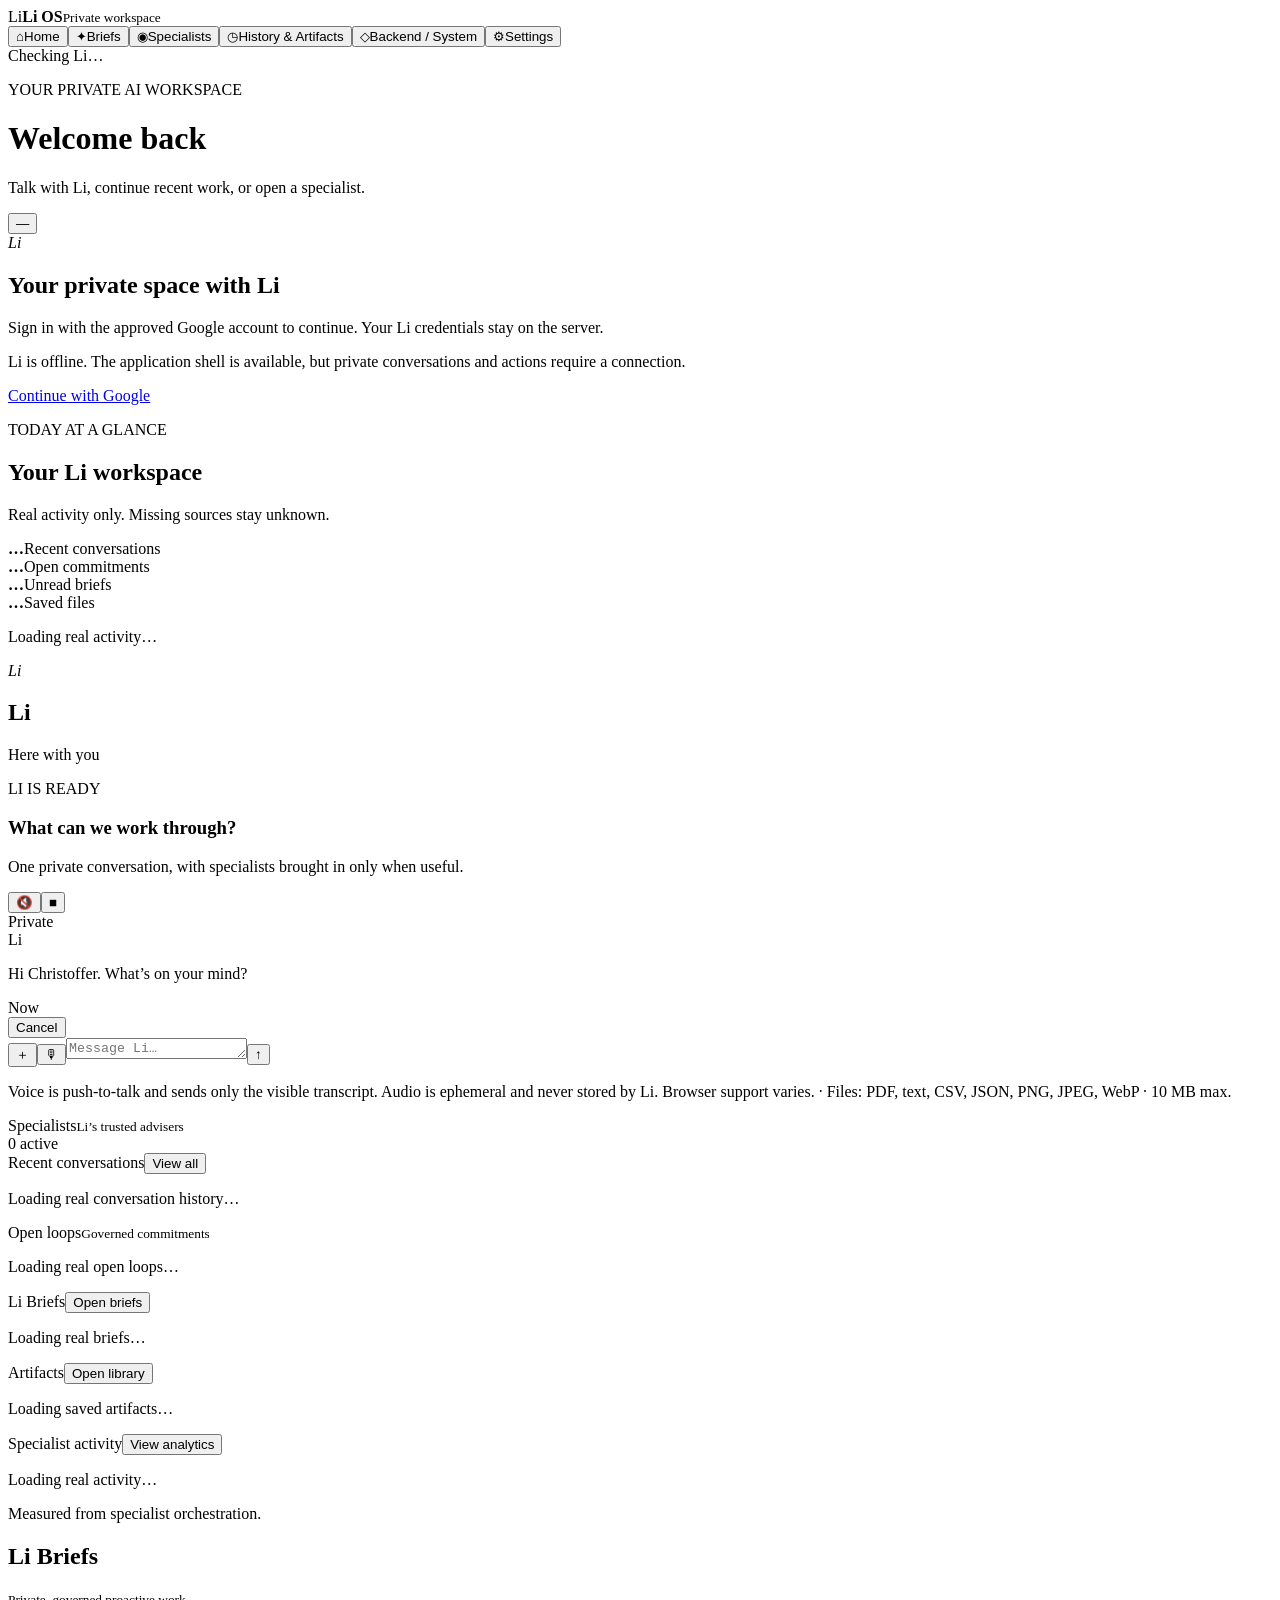
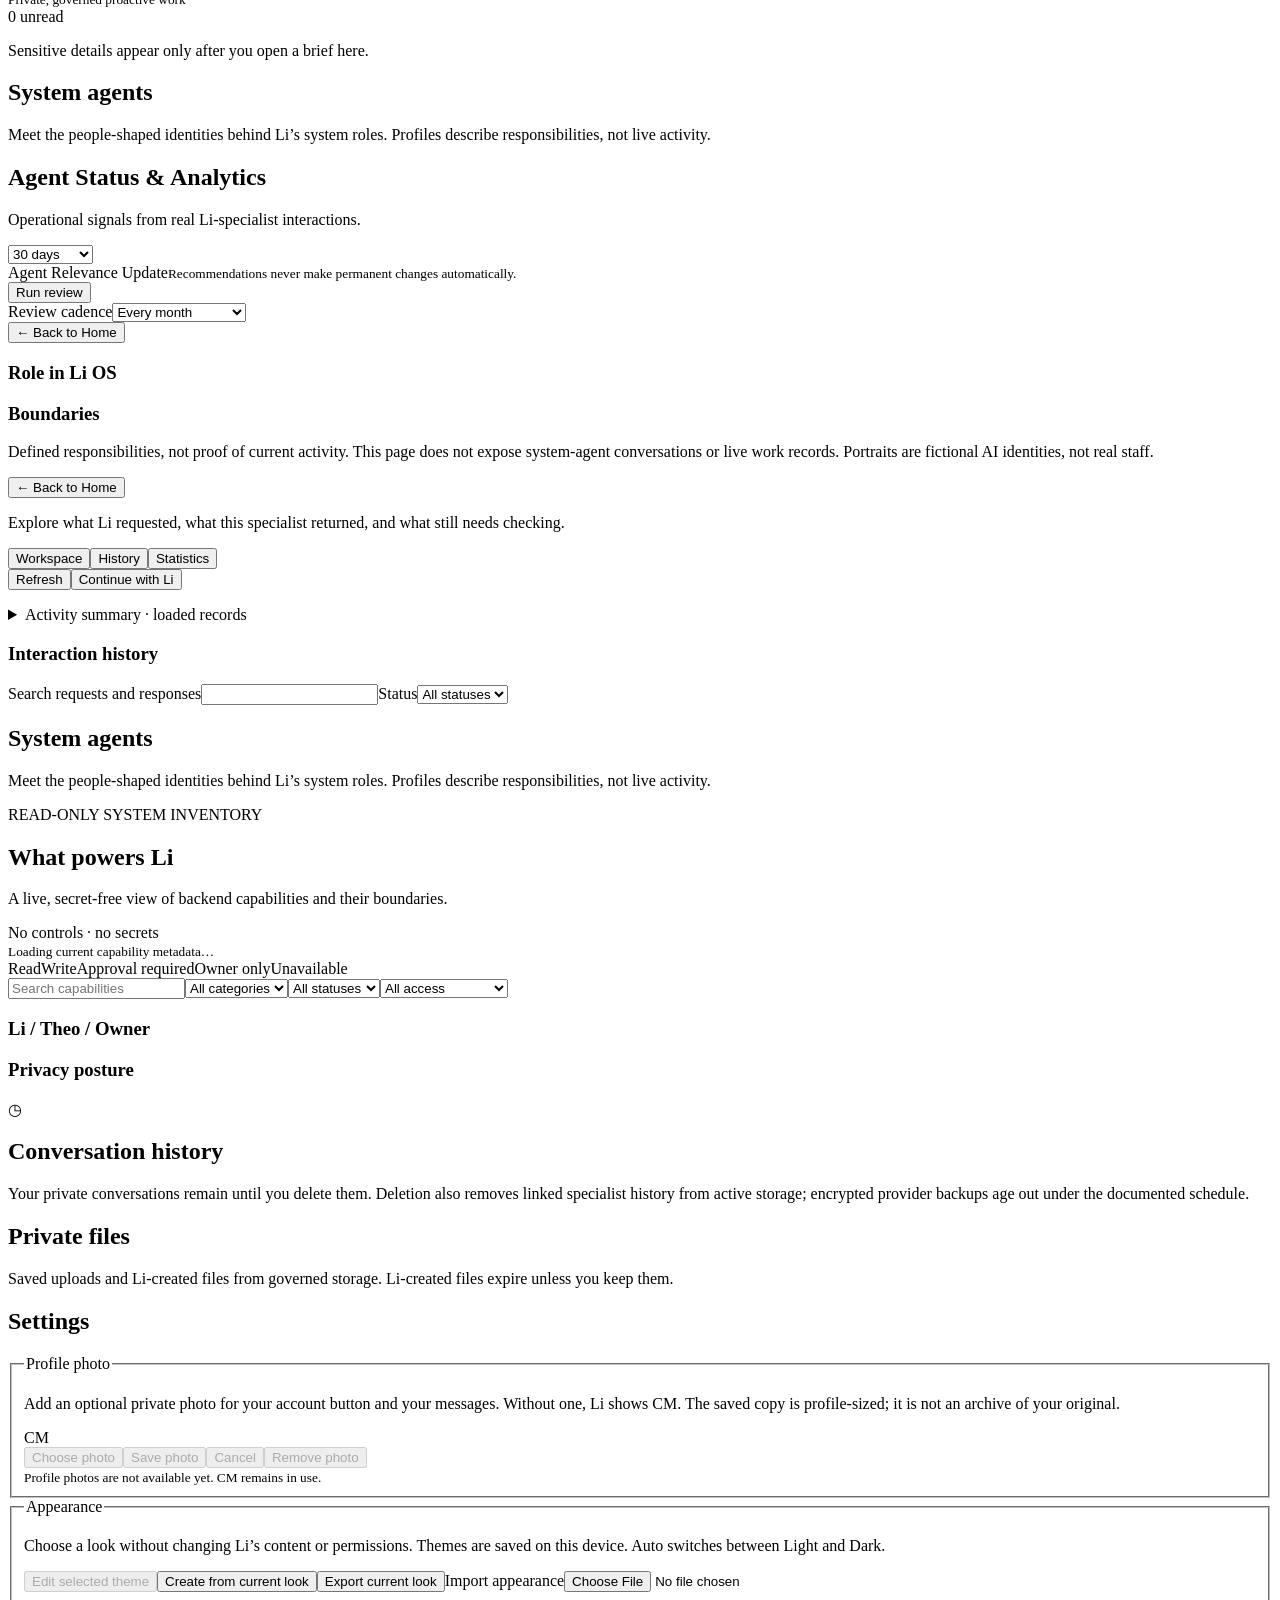
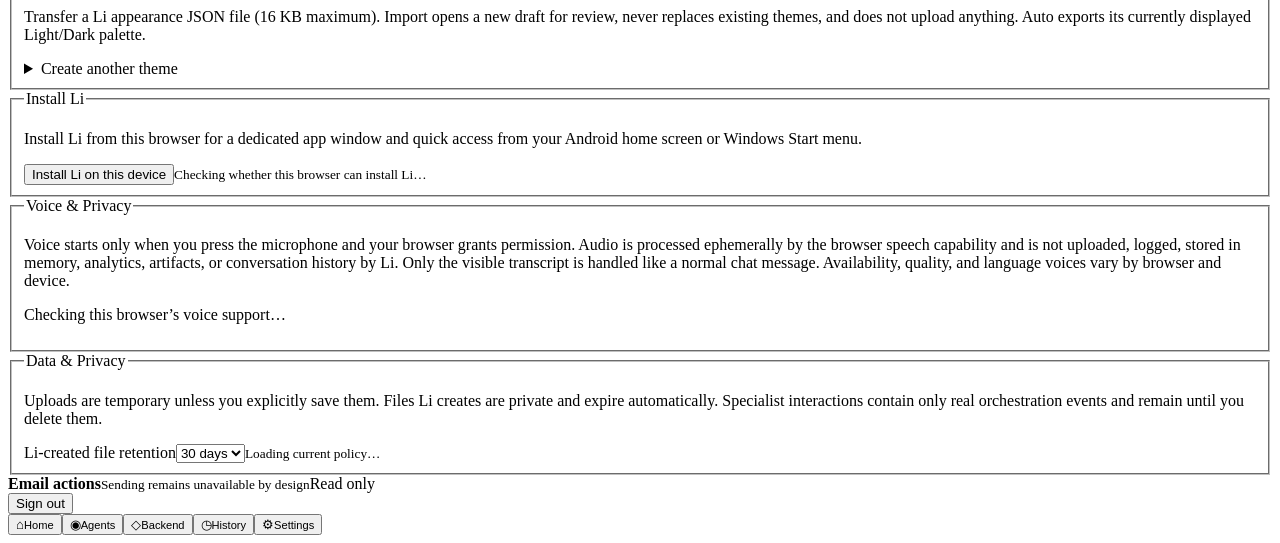
==== frontend/static/index.html @ cc556b48 "feat: add truthful Home activity glance" ====
<!doctype html>
<html lang="en" data-theme="dark"><head><meta charset="UTF-8" /><meta name="viewport" content="width=device-width, initial-scale=1, viewport-fit=cover" /><meta name="theme-color" content="#0b0910" /><meta name="description" content="Li — your private AI operating system." /><link rel="manifest" href="/manifest.webmanifest" /><link rel="icon" href="/assets/icon.svg" type="image/svg+xml" /><link rel="stylesheet" href="/assets/app.css" /><link rel="stylesheet" href="/assets/privacy.css" /><link rel="stylesheet" href="/assets/appearance.css" /><link rel="stylesheet" href="/assets/specialists.css" /><title>Li OS</title></head>
<body><div id="app" class="app-shell">
<aside class="sidebar" aria-label="Primary navigation"><div class="brand"><span class="brand-mark">Li</span><span><strong>Li OS</strong><small>Private workspace</small></span></div><nav><button class="nav-item active" data-view="home" aria-current="page"><span aria-hidden="true">⌂</span>Home</button><button class="nav-item" data-view="inbox" aria-current="false"><span aria-hidden="true">✦</span>Briefs</button><button class="nav-item" data-view="agents" aria-current="false"><span aria-hidden="true">◉</span>Specialists</button><button class="nav-item" data-view="history" aria-current="false"><span aria-hidden="true">◷</span>History &amp; Artifacts</button><button class="nav-item" data-view="backend" aria-current="false"><span aria-hidden="true">◇</span>Backend / System</button><button class="nav-item" data-view="settings" aria-current="false"><span aria-hidden="true">⚙</span>Settings</button></nav><div class="sidebar-footer"><span class="status-dot"></span><span id="connection-label">Checking Li…</span></div></aside>
<main><header class="topbar"><div><p class="eyebrow">YOUR PRIVATE AI WORKSPACE</p><h1 id="page-title">Welcome back</h1><p id="page-context" class="page-context">Talk with Li, continue recent work, or open a specialist.</p></div><button id="account-button" class="account-button" aria-label="Open settings">—</button></header>
<section id="signed-out" class="auth-card hidden"><div class="orb-wrap"><span class="li-orb large" data-li-state="idle"><i>Li</i></span></div><h2>Your private space with Li</h2><p>Sign in with the approved Google account to continue. Your Li credentials stay on the server.</p><p id="offline-status" class="privacy-note hidden" role="status">Li is offline. The application shell is available, but private conversations and actions require a connection.</p><a class="primary-button" href="/auth/login">Continue with Google</a></section>
<div id="workspace" class="workspace hidden">
<section class="view active" data-view-panel="home"><section id="home-glance" class="home-glance panel" aria-labelledby="home-glance-title"><div class="home-glance-heading"><p class="eyebrow">TODAY AT A GLANCE</p><h2 id="home-glance-title">Your Li workspace</h2><p>Real activity only. Missing sources stay unknown.</p></div><div class="home-glance-metrics"><article class="home-glance-metric"><strong id="home-glance-conversations">…</strong><span>Recent conversations</span></article><article class="home-glance-metric"><strong id="home-glance-open-loops">…</strong><span>Open commitments</span></article><article class="home-glance-metric"><strong id="home-glance-briefs">…</strong><span>Unread briefs</span></article><article class="home-glance-metric"><strong id="home-glance-artifacts">…</strong><span>Saved files</span></article></div><p id="home-glance-status" class="muted" role="status" aria-live="polite">Loading real activity…</p></section><div class="home-layout">
<article class="conversation-panel" id="conversation-panel"><div class="conversation-heading"><div class="orb-wrap"><span id="li-orb" class="li-orb" data-li-state="idle" aria-label="Li is idle"><span class="waves" aria-hidden="true"></span><span class="neural" aria-hidden="true"></span><i>Li</i></span></div><div><h2>Li</h2><p id="li-state-label">Here with you</p></div><div class="conversation-intro"><p class="eyebrow">LI IS READY</p><h3>What can we work through?</h3><p>One private conversation, with specialists brought in only when useful.</p></div><div class="voice-output-controls"><button id="voice-output-toggle" class="icon-button" type="button" aria-pressed="false" aria-label="Turn spoken responses on" title="Spoken responses are off">🔇</button><button id="stop-speaking" class="icon-button hidden" type="button" aria-label="Stop Li speaking">■</button></div><span class="private-label">Private</span></div><div id="messages" class="messages" aria-live="polite" aria-label="Conversation with Li"><div class="message assistant"><span class="mini-avatar">Li</span><div><p>Hi Christoffer. What’s on your mind?</p><time>Now</time></div></div></div><div id="voice-status" class="voice-status hidden" role="status" aria-live="polite"><span id="voice-status-text"></span><button id="voice-cancel" class="text-button" type="button">Cancel</button></div><div id="attachment-tray" class="attachment-tray hidden" aria-live="polite"></div><form id="composer" class="composer"><input id="file-input" type="file" hidden accept=".pdf,.txt,.md,.csv,.json,.png,.jpg,.jpeg,.webp" /><button id="attach-button" class="attach-button" type="button" aria-label="Attach a file">＋</button><button id="microphone-button" class="microphone-button" type="button" aria-label="Start voice input" aria-pressed="false">🎙</button><textarea id="message-input" rows="1" maxlength="10000" placeholder="Message Li…" aria-label="Message Li"></textarea><button class="send-button" type="submit" aria-label="Send message">↑</button></form><p class="composer-note">Voice is push-to-talk and sends only the visible transcript. Audio is ephemeral and never stored by Li. Browser support varies. · Files: PDF, text, CSV, JSON, PNG, JPEG, WebP · 10 MB max.</p></article>
<aside class="specialists-panel panel" aria-label="Specialists"><div class="panel-heading"><div><span>Specialists</span><small>Li’s trusted advisers</small></div><span id="specialist-count" class="pill">0 active</span></div><div id="specialist-list" class="specialist-list" aria-live="polite"></div></aside></div>
<div id="home-data-grid" class="overview-grid" aria-label="Your recent Li activity"><article class="panel overview-card"><div class="panel-heading"><span>Recent conversations</span><button class="text-button" data-view="history">View all</button></div><div id="home-conversations" class="compact-list"><p class="muted">Loading real conversation history…</p></div></article><article class="panel overview-card"><div class="panel-heading"><span>Open loops</span><small>Governed commitments</small></div><div id="home-open-loops" class="compact-list"><p class="muted">Loading real open loops…</p></div></article><article class="panel overview-card"><div class="panel-heading"><span>Li Briefs</span><button class="text-button" data-view="inbox">Open briefs</button></div><div id="home-briefs" class="compact-list"><p class="muted">Loading real briefs…</p></div></article><article class="panel overview-card"><div class="panel-heading"><span>Artifacts</span><button class="text-button" data-view="history">Open library</button></div><div id="home-artifacts" class="compact-list"><p class="muted">Loading saved artifacts…</p></div></article><article class="panel overview-card agent-summary"><div class="panel-heading"><span>Specialist activity</span><button class="text-button" data-view="agents">View analytics</button></div><p id="agent-summary-value" class="empty-title">Loading real activity…</p><p id="agent-summary-note" class="muted">Measured from specialist orchestration.</p></article></div></section>
<section class="view" data-view-panel="inbox"><article class="panel"><div class="panel-heading"><div><h2>Li Briefs</h2><small>Private, governed proactive work</small></div><span id="brief-unread" class="pill">0 unread</span></div><p class="muted">Sensitive details appear only after you open a brief here.</p><div id="proactive-brief-list" class="analytics-list" aria-live="polite"></div></article></section>
<section class="view" data-view-panel="agents"><article class="panel system-agent-section"><h2>System agents</h2><p class="muted">Meet the people-shaped identities behind Li’s system roles. Profiles describe responsibilities, not live activity.</p><div id="directory-system-agents" class="system-agent-grid"></div></article><div class="analytics-toolbar"><div><h2>Agent Status &amp; Analytics</h2><p class="muted">Operational signals from real Li-specialist interactions.</p></div><select id="analytics-period" aria-label="Analytics period"><option value="30d">30 days</option><option value="90d">90 days</option><option value="6m">6 months</option><option value="12m">12 months</option><option value="all">All time</option></select></div><div id="analytics-summary" class="metric-grid"></div><div id="agent-analytics-list" class="analytics-list" aria-live="polite"></div><article class="panel relevance-panel"><div class="panel-heading"><div><span>Agent Relevance Update</span><small>Recommendations never make permanent changes automatically.</small></div><button id="run-relevance" class="secondary-button">Run review</button></div><label for="relevance-cadence">Review cadence</label><select id="relevance-cadence"><option value="1">Every month</option><option value="2">Every 2 months</option><option value="3">Every 3 months</option><option value="6">Every 6 months</option><option value="">Only when needed</option></select><div id="recommendation-list"></div></article></section>
<section class="view" data-view-panel="system-agent"><button id="system-agent-back" class="text-button" type="button">← Back to Home</button><article class="panel specialist-detail"><div id="system-agent-heading"></div><h3>Role in Li OS</h3><p id="system-agent-purpose"></p><h3>Boundaries</h3><p id="system-agent-boundary"></p><p class="muted">Defined responsibilities, not proof of current activity. This page does not expose system-agent conversations or live work records. Portraits are fictional AI identities, not real staff.</p></article></section>
<section class="view" data-view-panel="specialist"><button id="back-home" class="text-button">← Back to Home</button><article class="panel specialist-detail"><div id="specialist-detail-heading"></div><p class="muted">Explore what Li requested, what this specialist returned, and what still needs checking.</p><div class="specialist-toolbar"><div class="detail-tabs" role="group" aria-label="Specialist activity"><button class="detail-tab active" type="button" aria-pressed="true" data-specialist-tab="live">Workspace</button><button class="detail-tab" type="button" aria-pressed="false" data-specialist-tab="history">History</button><button class="detail-tab" type="button" aria-pressed="false" data-specialist-tab="statistics">Statistics</button></div><button id="specialist-refresh" type="button" class="secondary-button">Refresh</button><button id="handoff-to-li" class="text-button handoff-button" type="button">Continue with Li</button></div><p id="specialist-load-status" class="muted" role="status" aria-live="polite"></p><details class="specialist-summary"><summary>Activity summary · loaded records</summary><p class="muted">Up to 50 interactions, active first then most recently updated. Counts, durations and search cover this loaded set only—not all-time activity.</p><div id="specialist-metrics" class="specialist-metrics" aria-label="Loaded activity statistics"></div></details><div id="specialist-statistics" class="specialist-statistics hidden"></div><div id="specialist-live" class="specialist-tab-panel"></div><div id="specialist-interactions" class="specialist-history-layout hidden"><aside class="specialist-history-sidebar"><h3>Interaction history</h3><label for="specialist-search">Search requests and responses</label><input id="specialist-search" type="search" autocomplete="off"><label for="specialist-filter">Status</label><select id="specialist-filter"><option value="all">All statuses</option><option value="active">Active</option><option value="completed">Completed</option><option value="failed">Failed</option></select><p id="specialist-results" class="muted" role="status"></p><div id="specialist-history-list" class="specialist-history-list"></div></aside><div id="specialist-record" class="specialist-record-layout"></div></div></article></section>
<section class="view" data-view-panel="backend"><article class="panel system-agent-section"><h2>System agents</h2><p class="muted">Meet the people-shaped identities behind Li’s system roles. Profiles describe responsibilities, not live activity.</p><div id="backend-system-agents" class="system-agent-grid"></div></article><div class="backend-hero panel"><div><p class="eyebrow">READ-ONLY SYSTEM INVENTORY</p><h2>What powers Li</h2><p class="muted">A live, secret-free view of backend capabilities and their boundaries.</p></div><span class="pill safe">No controls · no secrets</span><div class="architecture-flow" id="architecture-flow" aria-label="System architecture"></div><small id="backend-refresh" class="muted">Loading current capability metadata…</small></div><div class="access-legend" aria-label="Access legend"><span>Read</span><span>Write</span><span>Approval required</span><span>Owner only</span><span>Unavailable</span></div><div class="backend-toolbar"><input id="capability-search" type="search" placeholder="Search capabilities" aria-label="Search capabilities" /><select id="capability-category" aria-label="Filter by category"><option value="">All categories</option></select><select id="capability-status" aria-label="Filter by status"><option value="">All statuses</option><option value="available">Available</option><option value="configured">Configured</option><option value="degraded">Degraded</option><option value="unavailable">Unavailable</option></select><select id="capability-access" aria-label="Filter by access"><option value="">All access</option><option value="read">Read</option><option value="write">Write</option><option value="approval">Approval required</option><option value="owner">Owner only</option><option value="unavailable">Unavailable</option></select></div><div id="capability-list" class="capability-list" aria-live="polite"></div><div class="backend-notes"><article class="panel"><h3>Li / Theo / Owner</h3><div id="permission-list"></div></article><article class="panel"><h3>Privacy posture</h3><ul id="privacy-posture"></ul></article></div></section>
<section class="view" data-view-panel="history"><article class="panel empty-panel"><span class="empty-symbol">◷</span><h2>Conversation history</h2><p class="muted">Your private conversations remain until you delete them. Deletion also removes linked specialist history from active storage; encrypted provider backups age out under the documented schedule.</p><div id="conversation-list"></div><div id="history-list"></div></article><article class="panel artifact-library"><h2>Private files</h2><p class="muted">Saved uploads and Li-created files from governed storage. Li-created files expire unless you keep them.</p><div id="artifact-list"></div></article></section>
<section class="view" data-view-panel="settings"><article class="panel settings-panel"><h2>Settings</h2><fieldset class="theme-setting profile-photo-setting"><legend>Profile photo</legend><p>Add an optional private photo for your account button and your messages. Without one, Li shows CM. The saved copy is profile-sized; it is not an archive of your original.</p><div class="profile-photo-editor"><div class="profile-photo-preview" aria-label="Profile photo preview"><span id="profile-photo-fallback">CM</span><img id="profile-photo-preview" alt="Profile photo preview" hidden /></div><div><input id="profile-photo-input" type="file" accept="image/jpeg,image/png,image/webp" hidden /><div class="profile-photo-actions"><button id="profile-photo-choose" type="button" class="secondary-button" disabled>Choose photo</button><button id="profile-photo-save" type="button" class="primary-button" disabled>Save photo</button><button id="profile-photo-cancel" type="button" class="secondary-button" disabled>Cancel</button><button id="profile-photo-remove" type="button" class="text-button" disabled>Remove photo</button></div><small id="profile-photo-status" class="muted" role="status" aria-live="polite">Profile photos are not available yet. CM remains in use.</small></div></div></fieldset><fieldset class="theme-setting"><legend>Appearance</legend><p>Choose a look without changing Li’s content or permissions. Themes are saved on this device. Auto switches between Light and Dark.</p><div id="theme-library" class="theme-library" role="group" aria-label="Appearance themes"></div><small id="theme-status" class="muted" role="status" aria-live="polite"></small>
<div class="theme-actions"><button id="theme-edit-selected" type="button" class="secondary-button" disabled>Edit selected theme</button><button id="theme-copy-selected" type="button" class="secondary-button">Create from current look</button><button id="theme-export" type="button" class="secondary-button">Export current look</button><label class="theme-import-label">Import appearance<input id="theme-import" type="file" accept=".json,application/json" aria-describedby="theme-transfer-help" /></label></div><p id="theme-transfer-help" class="muted">Transfer a Li appearance JSON file (16 KB maximum). Import opens a new draft for review, never replaces existing themes, and does not upload anything. Auto exports its currently displayed Light/Dark palette.</p><p id="theme-transfer-status" role="status" aria-live="polite"></p>
<details id="theme-editor-panel" class="theme-editor"><summary id="theme-editor-heading">Create another theme</summary><p>Start with Forest’s palette and adjust it. There is no fixed theme-count limit; browser storage capacity applies. Fonts use locally available families—no external font requests. Built-in themes cannot be overwritten.</p>
<form id="theme-editor"><div class="theme-editor-grid">
<label>Theme name<input id="theme-name" maxlength="40" required placeholder="My appearance" /></label>
<label>Colour mode<select id="theme-mode"><option value="light">Light</option><option value="dark">Dark</option></select></label>
<label>Page background<input id="theme-bg" type="color" value="#F6F4EF" /></label>
<label>Cards<input id="theme-surface" type="color" value="#FFFFFF" /></label>
<label>Inner surfaces<input id="theme-tile" type="color" value="#F7F5EF" /></label>
<label>Main text<input id="theme-text" type="color" value="#14231D" /></label>
<label>Secondary text<input id="theme-muted" type="color" value="#56655C" /></label>
<label>Accent and links<input id="theme-accent" type="color" value="#1E5B44" /></label>
<label>Button text<input id="theme-onAccent" type="color" value="#FFFFFF" /></label>
<label>Font style<select id="theme-font"><option value="humanist">Humanist — Archivo / Segoe UI</option><option value="modern">Modern — system sans-serif</option><option value="editorial">Editorial — Georgia serif</option></select></label>
<label>Card corners<select id="theme-radius"><option value="12">Subtle</option><option value="20" selected>Soft</option><option value="22">Classic</option><option value="28">Rounded</option></select></label>
</div><div class="theme-actions"><button id="theme-save" type="submit" class="primary-button">Save and use theme</button><button id="theme-editor-cancel" type="button" class="secondary-button">Cancel editing</button></div><p id="theme-editor-status" role="status" aria-live="polite"></p></form></details></fieldset><fieldset class="theme-setting"><legend>Install Li</legend><p>Install Li from this browser for a dedicated app window and quick access from your Android home screen or Windows Start menu.</p><button id="install-app" class="primary-button hidden" type="button">Install Li on this device</button><small id="install-status" class="muted" role="status" aria-live="polite">Checking whether this browser can install Li…</small></fieldset><fieldset class="theme-setting"><legend>Voice &amp; Privacy</legend><p>Voice starts only when you press the microphone and your browser grants permission. Audio is processed ephemerally by the browser speech capability and is not uploaded, logged, stored in memory, analytics, artifacts, or conversation history by Li. Only the visible transcript is handled like a normal chat message. Availability, quality, and language voices vary by browser and device.</p><p id="voice-capability-status" class="muted">Checking this browser’s voice support…</p></fieldset><fieldset class="theme-setting"><legend>Data &amp; Privacy</legend><p>Uploads are temporary unless you explicitly save them. Files Li creates are private and expire automatically. Specialist interactions contain only real orchestration events and remain until you delete them.</p><label for="artifact-retention">Li-created file retention</label><select id="artifact-retention" aria-label="Li-created file retention"><option value="7">7 days</option><option value="14">14 days</option><option value="30" selected>30 days</option><option value="60">60 days</option><option value="90">90 days</option></select><small id="privacy-status" class="muted">Loading current policy…</small></fieldset><div class="setting-row"><span><strong>Email actions</strong><small>Sending remains unavailable by design</small></span><span class="pill safe">Read only</span></div><button id="logout-button" class="secondary-button">Sign out</button></article></section>
</div></main>
<dialog id="specialist-portrait-dialog" class="specialist-portrait-dialog" aria-labelledby="specialist-portrait-name" aria-describedby="specialist-portrait-role">
  <header class="specialist-portrait-header"><div><h2 id="specialist-portrait-name"></h2><p id="specialist-portrait-role" class="muted"></p></div><button id="specialist-portrait-close" class="secondary-button" type="button" autofocus>Close</button></header>
  <div id="specialist-portrait-image" class="specialist-portrait-image"></div>
  <footer class="specialist-portrait-footer"><p id="specialist-portrait-status" class="muted" role="status"></p><a id="specialist-portrait-original" target="_blank" rel="noopener">Open original image (new tab)</a></footer>
</dialog>
<nav class="bottom-nav" aria-label="Mobile navigation"><button class="nav-item active" data-view="home" aria-current="page"><span>⌂</span><small>Home</small></button><button class="nav-item" data-view="agents" aria-current="false"><span>◉</span><small>Agents</small></button><button class="nav-item" data-view="backend" aria-current="false"><span>◇</span><small>Backend</small></button><button class="nav-item" data-view="history" aria-current="false"><span>◷</span><small>History</small></button><button class="nav-item" data-view="settings" aria-current="false"><span>⚙</span><small>Settings</small></button></nav></div><script src="/assets/voice.js" defer></script><script src="/assets/themes.js" defer></script><script src="/assets/profile-photo.js" defer></script><script src="/assets/workspace.js" defer></script><script src="/assets/specialists.js" defer></script><script src="/assets/app.js" defer></script></body></html>
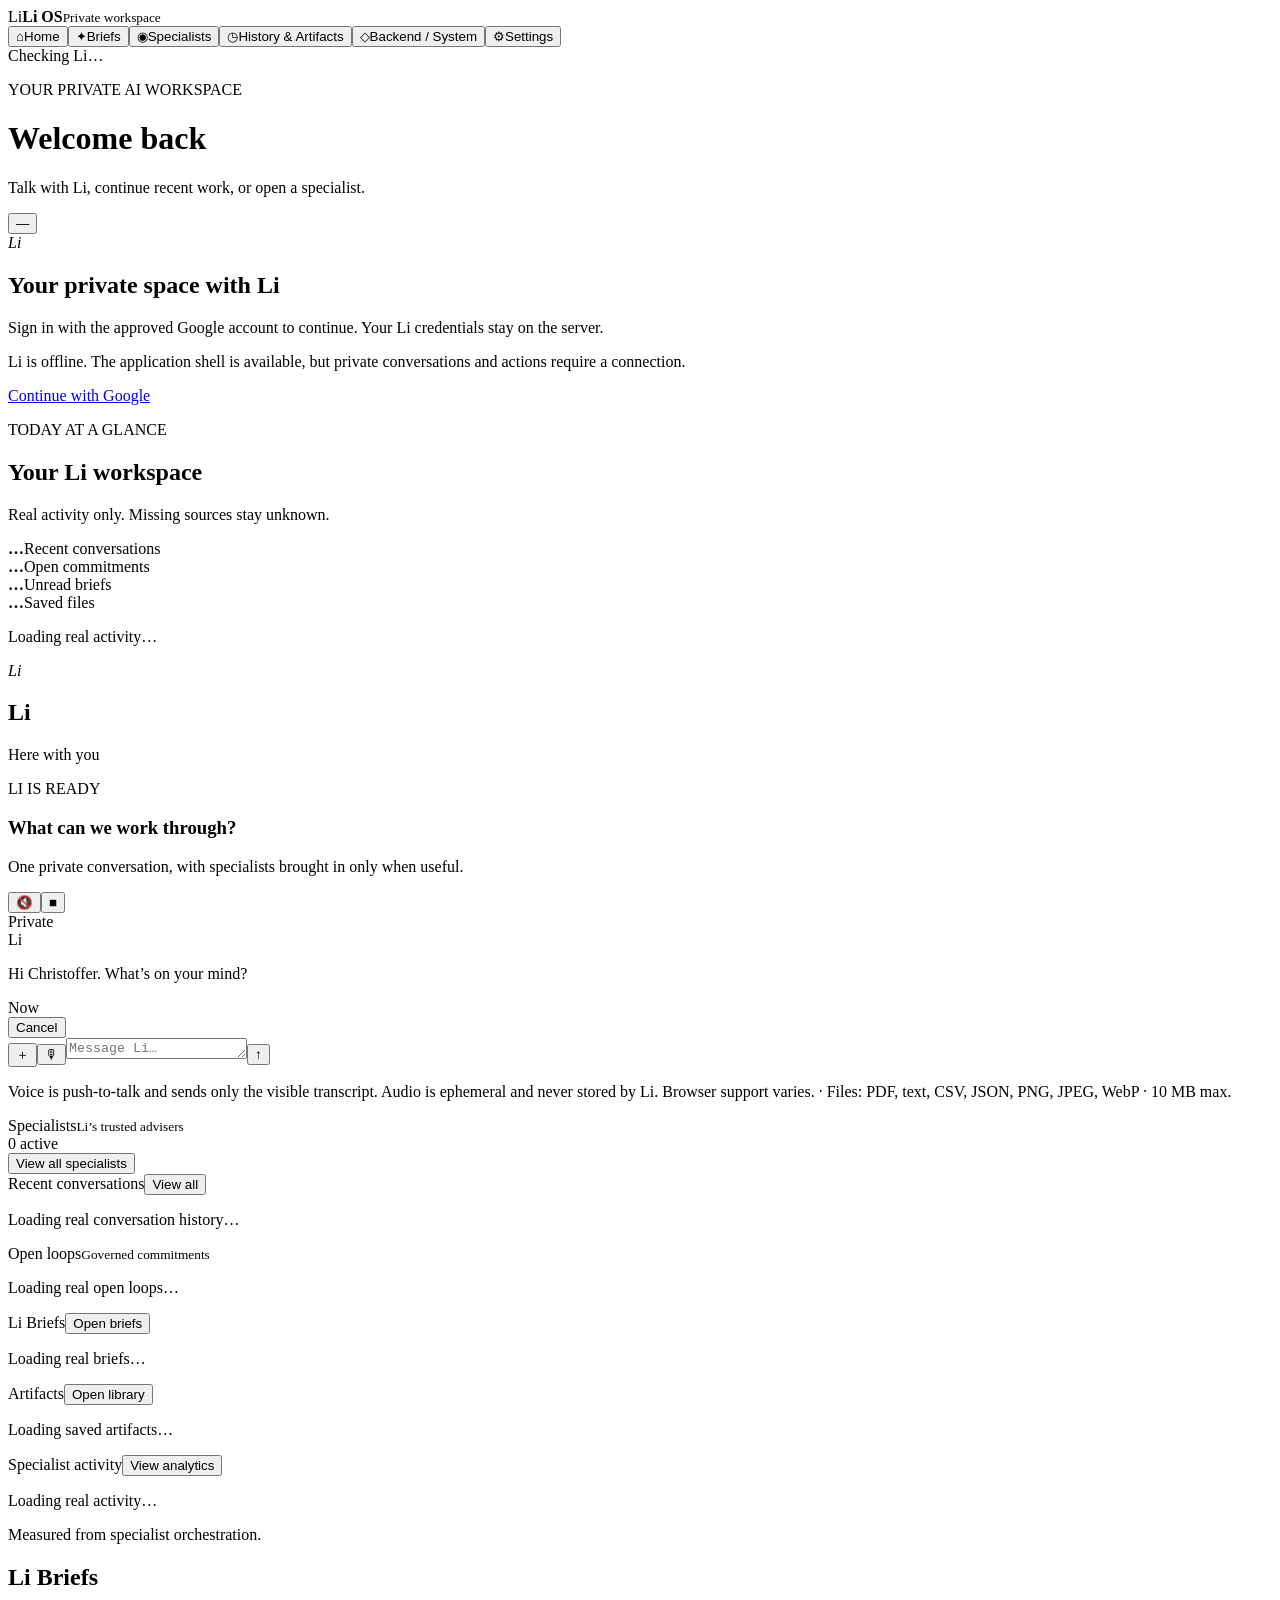
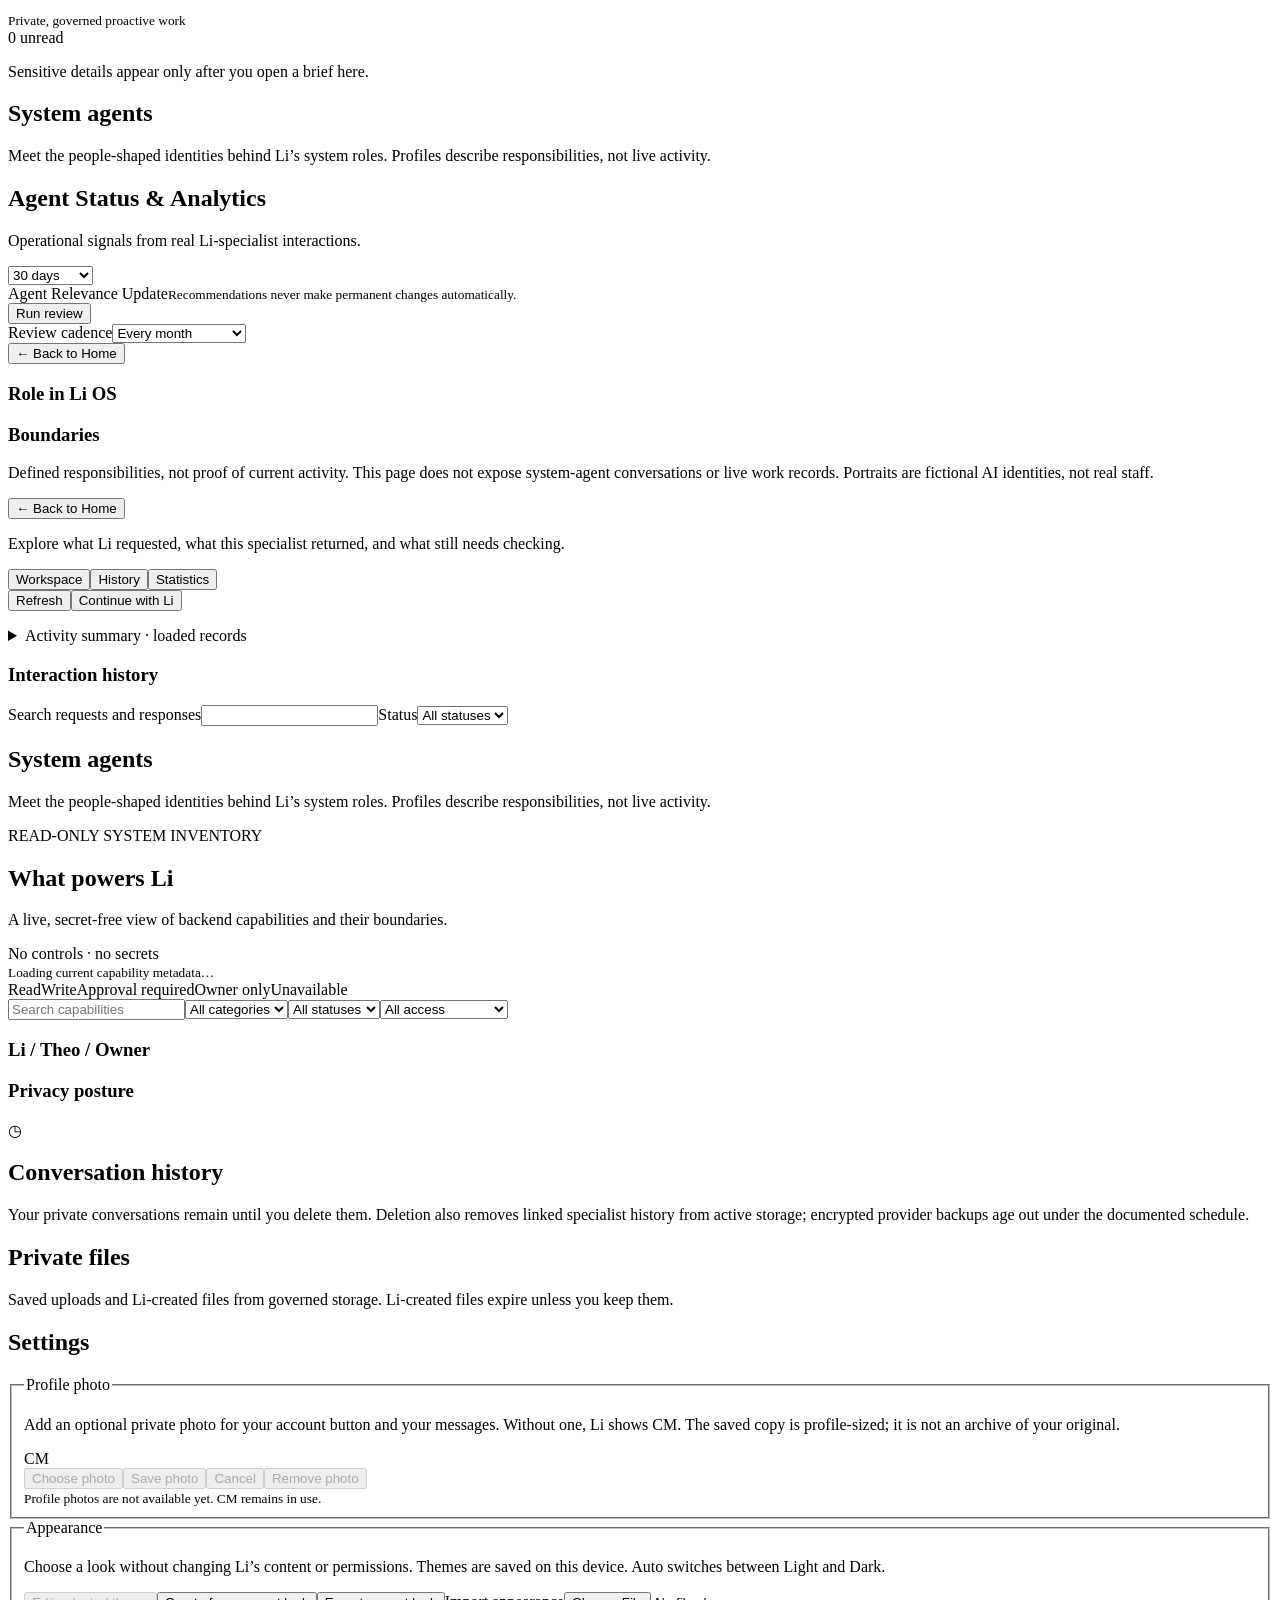
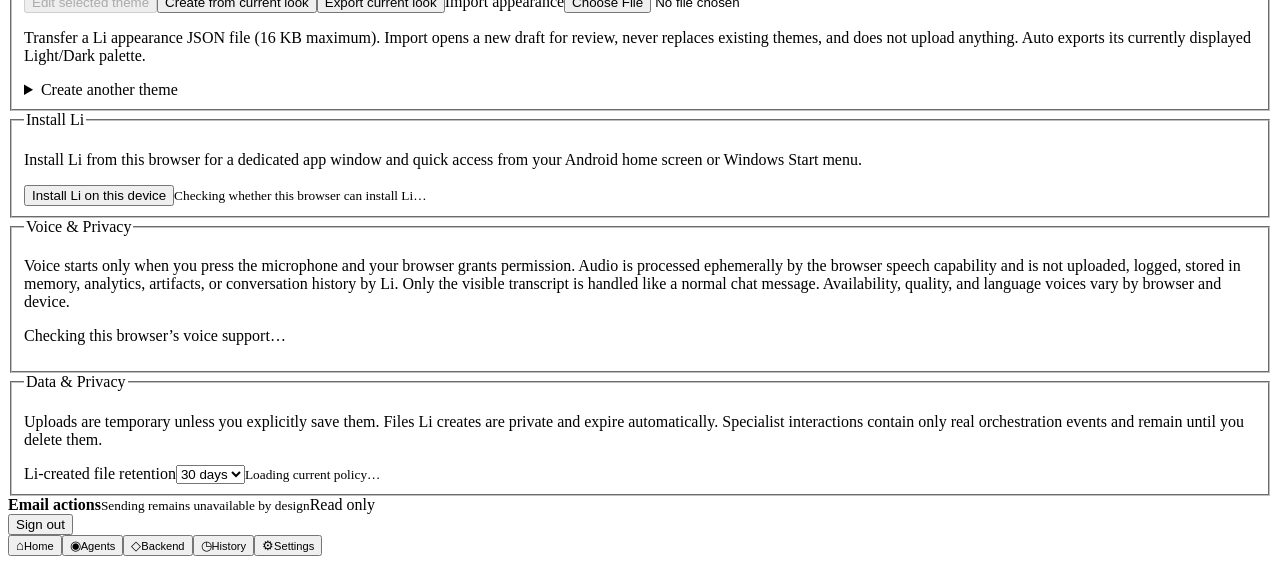
==== commit 6f5e71ca: "feat: compact Home specialists on phones" ====
--- a/frontend/static/index.html
+++ b/frontend/static/index.html
@@ -7,7 +7,7 @@
 <div id="workspace" class="workspace hidden">
 <section class="view active" data-view-panel="home"><section id="home-glance" class="home-glance panel" aria-labelledby="home-glance-title"><div class="home-glance-heading"><p class="eyebrow">TODAY AT A GLANCE</p><h2 id="home-glance-title">Your Li workspace</h2><p>Real activity only. Missing sources stay unknown.</p></div><div class="home-glance-metrics"><article class="home-glance-metric"><strong id="home-glance-conversations">…</strong><span>Recent conversations</span></article><article class="home-glance-metric"><strong id="home-glance-open-loops">…</strong><span>Open commitments</span></article><article class="home-glance-metric"><strong id="home-glance-briefs">…</strong><span>Unread briefs</span></article><article class="home-glance-metric"><strong id="home-glance-artifacts">…</strong><span>Saved files</span></article></div><p id="home-glance-status" class="muted" role="status" aria-live="polite">Loading real activity…</p></section><div class="home-layout">
 <article class="conversation-panel" id="conversation-panel"><div class="conversation-heading"><div class="orb-wrap"><span id="li-orb" class="li-orb" data-li-state="idle" aria-label="Li is idle"><span class="waves" aria-hidden="true"></span><span class="neural" aria-hidden="true"></span><i>Li</i></span></div><div><h2>Li</h2><p id="li-state-label">Here with you</p></div><div class="conversation-intro"><p class="eyebrow">LI IS READY</p><h3>What can we work through?</h3><p>One private conversation, with specialists brought in only when useful.</p></div><div class="voice-output-controls"><button id="voice-output-toggle" class="icon-button" type="button" aria-pressed="false" aria-label="Turn spoken responses on" title="Spoken responses are off">🔇</button><button id="stop-speaking" class="icon-button hidden" type="button" aria-label="Stop Li speaking">■</button></div><span class="private-label">Private</span></div><div id="messages" class="messages" aria-live="polite" aria-label="Conversation with Li"><div class="message assistant"><span class="mini-avatar">Li</span><div><p>Hi Christoffer. What’s on your mind?</p><time>Now</time></div></div></div><div id="voice-status" class="voice-status hidden" role="status" aria-live="polite"><span id="voice-status-text"></span><button id="voice-cancel" class="text-button" type="button">Cancel</button></div><div id="attachment-tray" class="attachment-tray hidden" aria-live="polite"></div><form id="composer" class="composer"><input id="file-input" type="file" hidden accept=".pdf,.txt,.md,.csv,.json,.png,.jpg,.jpeg,.webp" /><button id="attach-button" class="attach-button" type="button" aria-label="Attach a file">＋</button><button id="microphone-button" class="microphone-button" type="button" aria-label="Start voice input" aria-pressed="false">🎙</button><textarea id="message-input" rows="1" maxlength="10000" placeholder="Message Li…" aria-label="Message Li"></textarea><button class="send-button" type="submit" aria-label="Send message">↑</button></form><p class="composer-note">Voice is push-to-talk and sends only the visible transcript. Audio is ephemeral and never stored by Li. Browser support varies. · Files: PDF, text, CSV, JSON, PNG, JPEG, WebP · 10 MB max.</p></article>
-<aside class="specialists-panel panel" aria-label="Specialists"><div class="panel-heading"><div><span>Specialists</span><small>Li’s trusted advisers</small></div><span id="specialist-count" class="pill">0 active</span></div><div id="specialist-list" class="specialist-list" aria-live="polite"></div></aside></div>
+<aside class="specialists-panel panel" aria-label="Specialists"><div class="panel-heading"><div><span>Specialists</span><small>Li’s trusted advisers</small></div><span id="specialist-count" class="pill">0 active</span></div><div id="specialist-list" class="specialist-list" aria-live="polite"></div><button id="home-specialists-all" class="text-button home-specialists-all" type="button" data-view="agents">View all specialists</button></aside></div>
 <div id="home-data-grid" class="overview-grid" aria-label="Your recent Li activity"><article class="panel overview-card"><div class="panel-heading"><span>Recent conversations</span><button class="text-button" data-view="history">View all</button></div><div id="home-conversations" class="compact-list"><p class="muted">Loading real conversation history…</p></div></article><article class="panel overview-card"><div class="panel-heading"><span>Open loops</span><small>Governed commitments</small></div><div id="home-open-loops" class="compact-list"><p class="muted">Loading real open loops…</p></div></article><article class="panel overview-card"><div class="panel-heading"><span>Li Briefs</span><button class="text-button" data-view="inbox">Open briefs</button></div><div id="home-briefs" class="compact-list"><p class="muted">Loading real briefs…</p></div></article><article class="panel overview-card"><div class="panel-heading"><span>Artifacts</span><button class="text-button" data-view="history">Open library</button></div><div id="home-artifacts" class="compact-list"><p class="muted">Loading saved artifacts…</p></div></article><article class="panel overview-card agent-summary"><div class="panel-heading"><span>Specialist activity</span><button class="text-button" data-view="agents">View analytics</button></div><p id="agent-summary-value" class="empty-title">Loading real activity…</p><p id="agent-summary-note" class="muted">Measured from specialist orchestration.</p></article></div></section>
 <section class="view" data-view-panel="inbox"><article class="panel"><div class="panel-heading"><div><h2>Li Briefs</h2><small>Private, governed proactive work</small></div><span id="brief-unread" class="pill">0 unread</span></div><p class="muted">Sensitive details appear only after you open a brief here.</p><div id="proactive-brief-list" class="analytics-list" aria-live="polite"></div></article></section>
 <section class="view" data-view-panel="agents"><article class="panel system-agent-section"><h2>System agents</h2><p class="muted">Meet the people-shaped identities behind Li’s system roles. Profiles describe responsibilities, not live activity.</p><div id="directory-system-agents" class="system-agent-grid"></div></article><div class="analytics-toolbar"><div><h2>Agent Status &amp; Analytics</h2><p class="muted">Operational signals from real Li-specialist interactions.</p></div><select id="analytics-period" aria-label="Analytics period"><option value="30d">30 days</option><option value="90d">90 days</option><option value="6m">6 months</option><option value="12m">12 months</option><option value="all">All time</option></select></div><div id="analytics-summary" class="metric-grid"></div><div id="agent-analytics-list" class="analytics-list" aria-live="polite"></div><article class="panel relevance-panel"><div class="panel-heading"><div><span>Agent Relevance Update</span><small>Recommendations never make permanent changes automatically.</small></div><button id="run-relevance" class="secondary-button">Run review</button></div><label for="relevance-cadence">Review cadence</label><select id="relevance-cadence"><option value="1">Every month</option><option value="2">Every 2 months</option><option value="3">Every 3 months</option><option value="6">Every 6 months</option><option value="">Only when needed</option></select><div id="recommendation-list"></div></article></section>
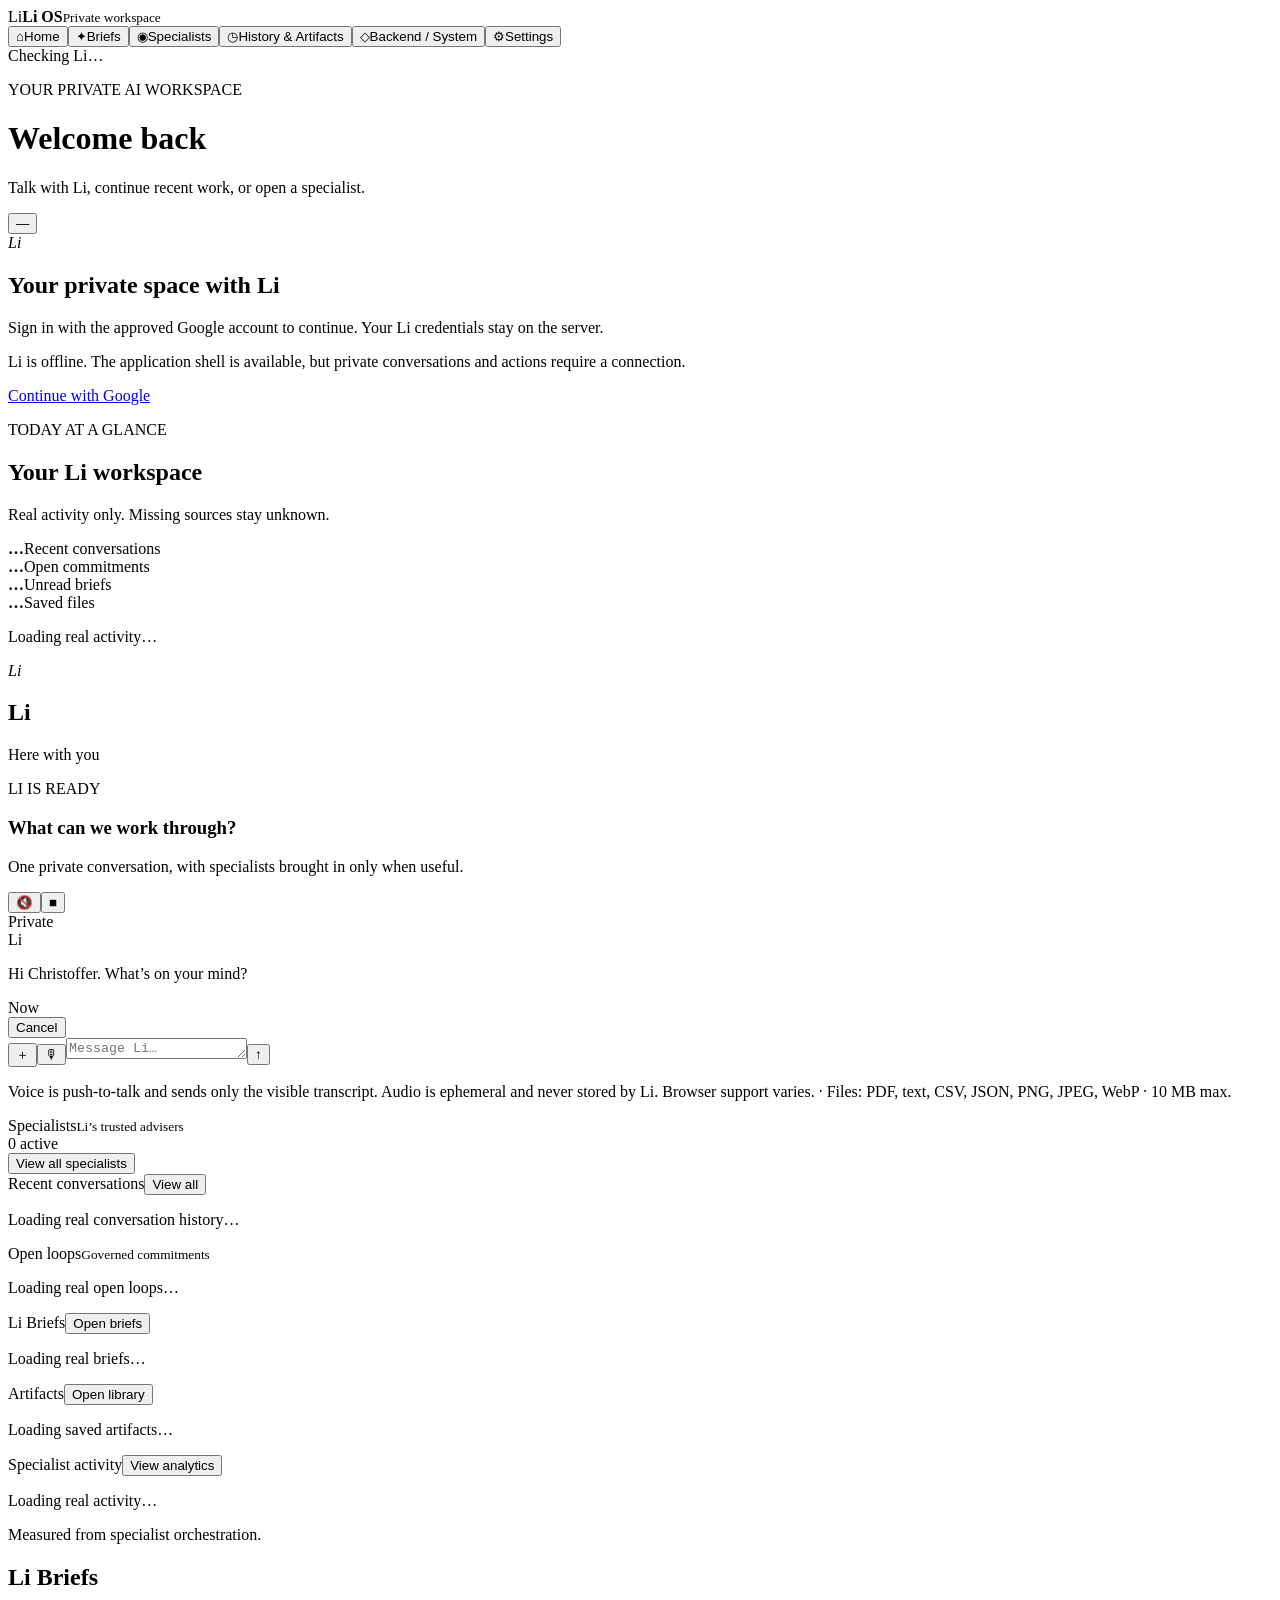
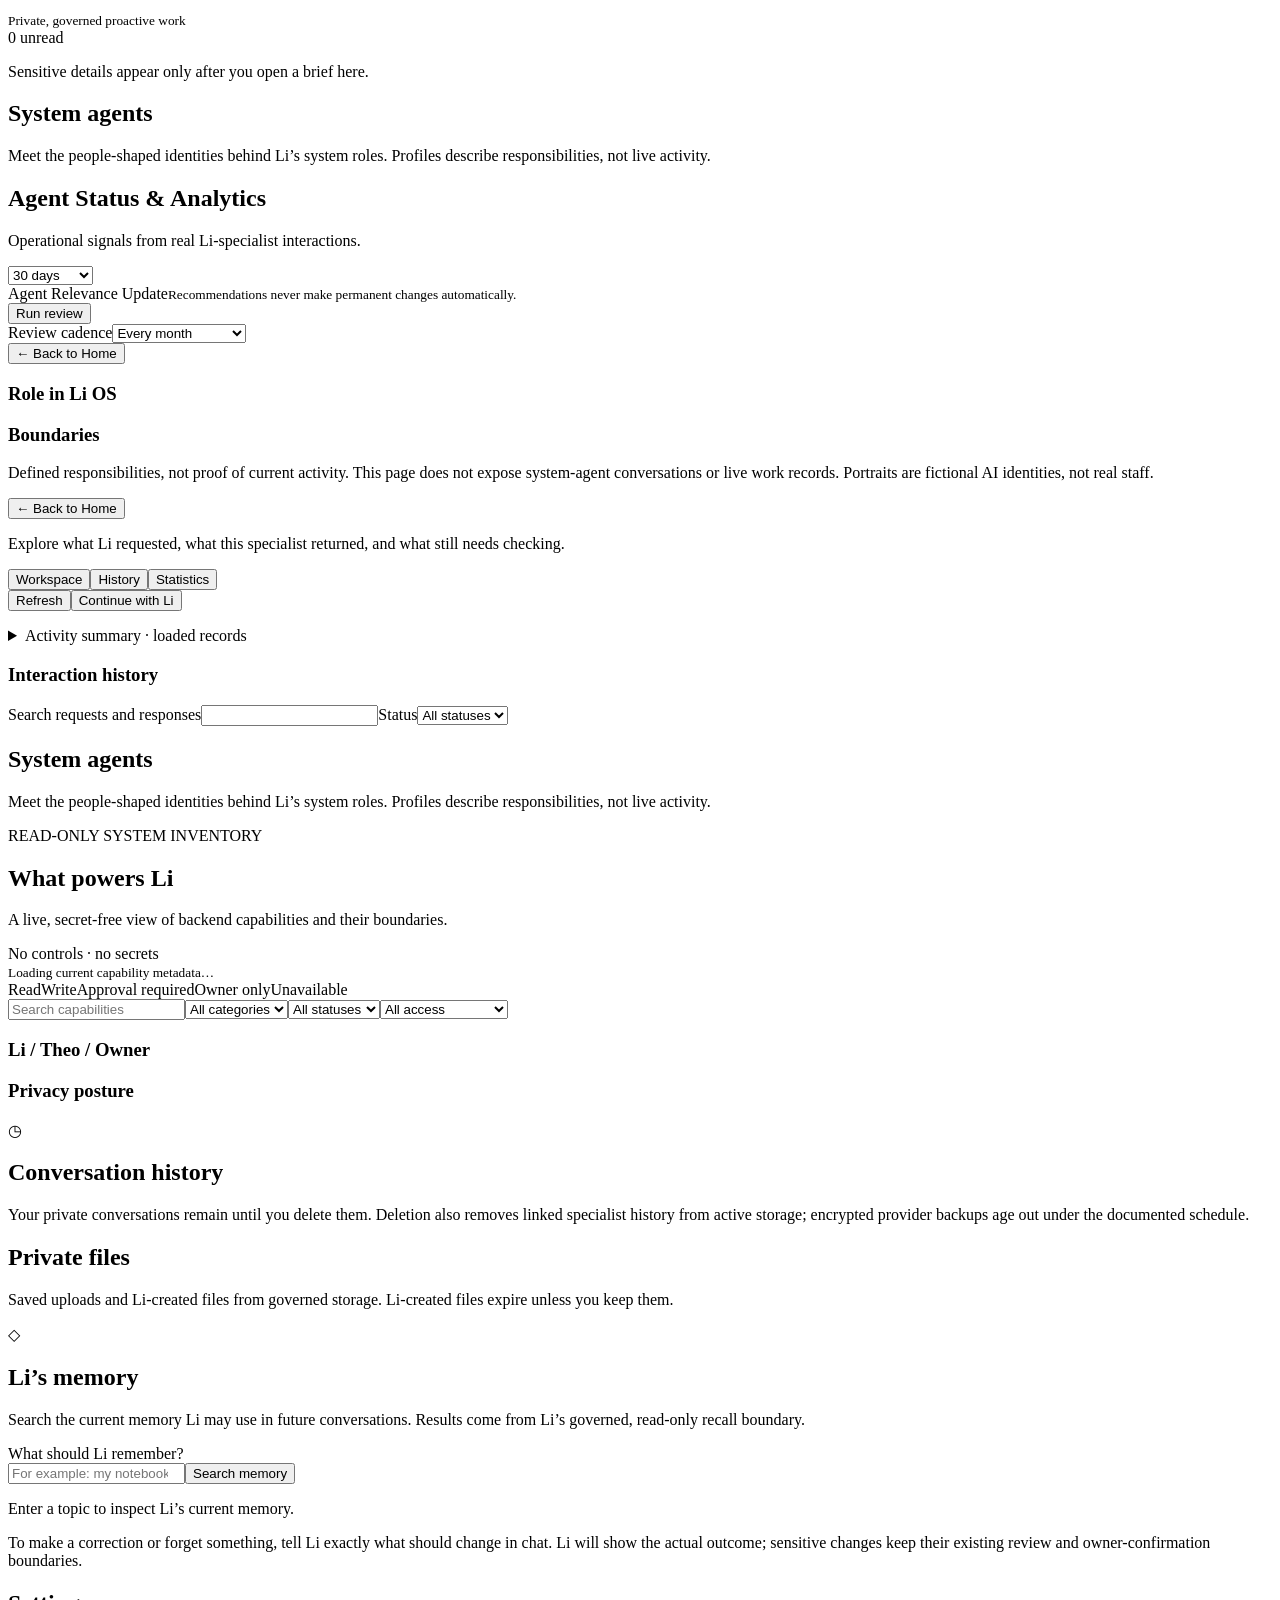
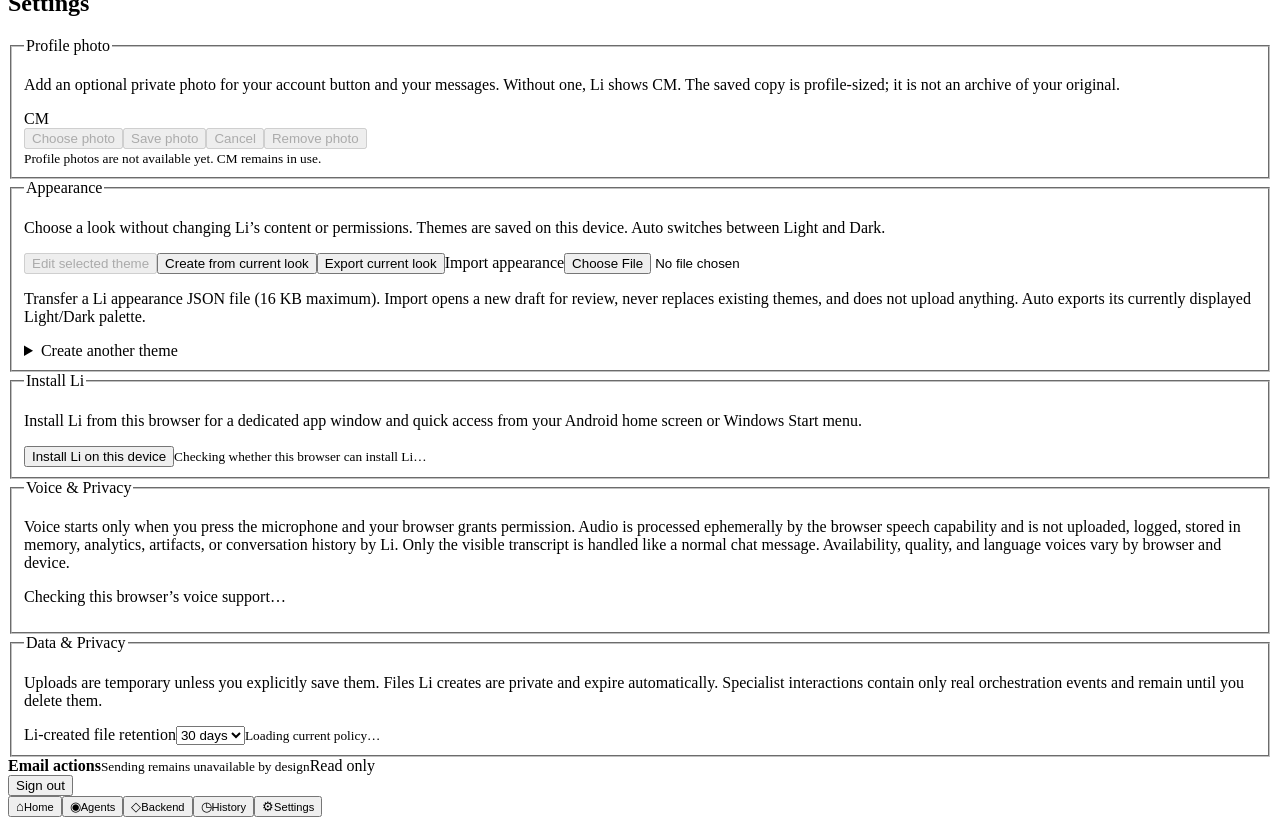
==== commit 89307673: "feat: add governed memory inspection UI" ====
--- a/frontend/static/index.html
+++ b/frontend/static/index.html
@@ -14,7 +14,7 @@
 <section class="view" data-view-panel="system-agent"><button id="system-agent-back" class="text-button" type="button">← Back to Home</button><article class="panel specialist-detail"><div id="system-agent-heading"></div><h3>Role in Li OS</h3><p id="system-agent-purpose"></p><h3>Boundaries</h3><p id="system-agent-boundary"></p><p class="muted">Defined responsibilities, not proof of current activity. This page does not expose system-agent conversations or live work records. Portraits are fictional AI identities, not real staff.</p></article></section>
 <section class="view" data-view-panel="specialist"><button id="back-home" class="text-button">← Back to Home</button><article class="panel specialist-detail"><div id="specialist-detail-heading"></div><p class="muted">Explore what Li requested, what this specialist returned, and what still needs checking.</p><div class="specialist-toolbar"><div class="detail-tabs" role="group" aria-label="Specialist activity"><button class="detail-tab active" type="button" aria-pressed="true" data-specialist-tab="live">Workspace</button><button class="detail-tab" type="button" aria-pressed="false" data-specialist-tab="history">History</button><button class="detail-tab" type="button" aria-pressed="false" data-specialist-tab="statistics">Statistics</button></div><button id="specialist-refresh" type="button" class="secondary-button">Refresh</button><button id="handoff-to-li" class="text-button handoff-button" type="button">Continue with Li</button></div><p id="specialist-load-status" class="muted" role="status" aria-live="polite"></p><details class="specialist-summary"><summary>Activity summary · loaded records</summary><p class="muted">Up to 50 interactions, active first then most recently updated. Counts, durations and search cover this loaded set only—not all-time activity.</p><div id="specialist-metrics" class="specialist-metrics" aria-label="Loaded activity statistics"></div></details><div id="specialist-statistics" class="specialist-statistics hidden"></div><div id="specialist-live" class="specialist-tab-panel"></div><div id="specialist-interactions" class="specialist-history-layout hidden"><aside class="specialist-history-sidebar"><h3>Interaction history</h3><label for="specialist-search">Search requests and responses</label><input id="specialist-search" type="search" autocomplete="off"><label for="specialist-filter">Status</label><select id="specialist-filter"><option value="all">All statuses</option><option value="active">Active</option><option value="completed">Completed</option><option value="failed">Failed</option></select><p id="specialist-results" class="muted" role="status"></p><div id="specialist-history-list" class="specialist-history-list"></div></aside><div id="specialist-record" class="specialist-record-layout"></div></div></article></section>
 <section class="view" data-view-panel="backend"><article class="panel system-agent-section"><h2>System agents</h2><p class="muted">Meet the people-shaped identities behind Li’s system roles. Profiles describe responsibilities, not live activity.</p><div id="backend-system-agents" class="system-agent-grid"></div></article><div class="backend-hero panel"><div><p class="eyebrow">READ-ONLY SYSTEM INVENTORY</p><h2>What powers Li</h2><p class="muted">A live, secret-free view of backend capabilities and their boundaries.</p></div><span class="pill safe">No controls · no secrets</span><div class="architecture-flow" id="architecture-flow" aria-label="System architecture"></div><small id="backend-refresh" class="muted">Loading current capability metadata…</small></div><div class="access-legend" aria-label="Access legend"><span>Read</span><span>Write</span><span>Approval required</span><span>Owner only</span><span>Unavailable</span></div><div class="backend-toolbar"><input id="capability-search" type="search" placeholder="Search capabilities" aria-label="Search capabilities" /><select id="capability-category" aria-label="Filter by category"><option value="">All categories</option></select><select id="capability-status" aria-label="Filter by status"><option value="">All statuses</option><option value="available">Available</option><option value="configured">Configured</option><option value="degraded">Degraded</option><option value="unavailable">Unavailable</option></select><select id="capability-access" aria-label="Filter by access"><option value="">All access</option><option value="read">Read</option><option value="write">Write</option><option value="approval">Approval required</option><option value="owner">Owner only</option><option value="unavailable">Unavailable</option></select></div><div id="capability-list" class="capability-list" aria-live="polite"></div><div class="backend-notes"><article class="panel"><h3>Li / Theo / Owner</h3><div id="permission-list"></div></article><article class="panel"><h3>Privacy posture</h3><ul id="privacy-posture"></ul></article></div></section>
-<section class="view" data-view-panel="history"><article class="panel empty-panel"><span class="empty-symbol">◷</span><h2>Conversation history</h2><p class="muted">Your private conversations remain until you delete them. Deletion also removes linked specialist history from active storage; encrypted provider backups age out under the documented schedule.</p><div id="conversation-list"></div><div id="history-list"></div></article><article class="panel artifact-library"><h2>Private files</h2><p class="muted">Saved uploads and Li-created files from governed storage. Li-created files expire unless you keep them.</p><div id="artifact-list"></div></article></section>
+<section class="view" data-view-panel="history"><div class="history-layout"><article class="panel empty-panel"><span class="empty-symbol">◷</span><h2>Conversation history</h2><p class="muted">Your private conversations remain until you delete them. Deletion also removes linked specialist history from active storage; encrypted provider backups age out under the documented schedule.</p><div id="conversation-list"></div><div id="history-list"></div></article><article class="panel artifact-library"><h2>Private files</h2><p class="muted">Saved uploads and Li-created files from governed storage. Li-created files expire unless you keep them.</p><div id="artifact-list"></div></article><article class="panel memory-library"><span class="empty-symbol">◇</span><h2>Li’s memory</h2><p class="muted">Search the current memory Li may use in future conversations. Results come from Li’s governed, read-only recall boundary.</p><form id="memory-search-form" class="memory-search"><label for="memory-search">What should Li remember?</label><div class="memory-search-controls"><input id="memory-search" name="q" type="search" minlength="1" maxlength="500" autocomplete="off" required placeholder="For example: my notebook preference"><button class="primary-button" type="submit">Search memory</button></div></form><p id="memory-search-status" class="muted" role="status" aria-live="polite">Enter a topic to inspect Li’s current memory.</p><div id="memory-results" class="memory-results"></div><p class="memory-governance-note">To make a correction or forget something, tell Li exactly what should change in chat. Li will show the actual outcome; sensitive changes keep their existing review and owner-confirmation boundaries.</p></article></div></section>
 <section class="view" data-view-panel="settings"><article class="panel settings-panel"><h2>Settings</h2><fieldset class="theme-setting profile-photo-setting"><legend>Profile photo</legend><p>Add an optional private photo for your account button and your messages. Without one, Li shows CM. The saved copy is profile-sized; it is not an archive of your original.</p><div class="profile-photo-editor"><div class="profile-photo-preview" aria-label="Profile photo preview"><span id="profile-photo-fallback">CM</span><img id="profile-photo-preview" alt="Profile photo preview" hidden /></div><div><input id="profile-photo-input" type="file" accept="image/jpeg,image/png,image/webp" hidden /><div class="profile-photo-actions"><button id="profile-photo-choose" type="button" class="secondary-button" disabled>Choose photo</button><button id="profile-photo-save" type="button" class="primary-button" disabled>Save photo</button><button id="profile-photo-cancel" type="button" class="secondary-button" disabled>Cancel</button><button id="profile-photo-remove" type="button" class="text-button" disabled>Remove photo</button></div><small id="profile-photo-status" class="muted" role="status" aria-live="polite">Profile photos are not available yet. CM remains in use.</small></div></div></fieldset><fieldset class="theme-setting"><legend>Appearance</legend><p>Choose a look without changing Li’s content or permissions. Themes are saved on this device. Auto switches between Light and Dark.</p><div id="theme-library" class="theme-library" role="group" aria-label="Appearance themes"></div><small id="theme-status" class="muted" role="status" aria-live="polite"></small>
 <div class="theme-actions"><button id="theme-edit-selected" type="button" class="secondary-button" disabled>Edit selected theme</button><button id="theme-copy-selected" type="button" class="secondary-button">Create from current look</button><button id="theme-export" type="button" class="secondary-button">Export current look</button><label class="theme-import-label">Import appearance<input id="theme-import" type="file" accept=".json,application/json" aria-describedby="theme-transfer-help" /></label></div><p id="theme-transfer-help" class="muted">Transfer a Li appearance JSON file (16 KB maximum). Import opens a new draft for review, never replaces existing themes, and does not upload anything. Auto exports its currently displayed Light/Dark palette.</p><p id="theme-transfer-status" role="status" aria-live="polite"></p>
 <details id="theme-editor-panel" class="theme-editor"><summary id="theme-editor-heading">Create another theme</summary><p>Start with Forest’s palette and adjust it. There is no fixed theme-count limit; browser storage capacity applies. Fonts use locally available families—no external font requests. Built-in themes cannot be overwritten.</p>
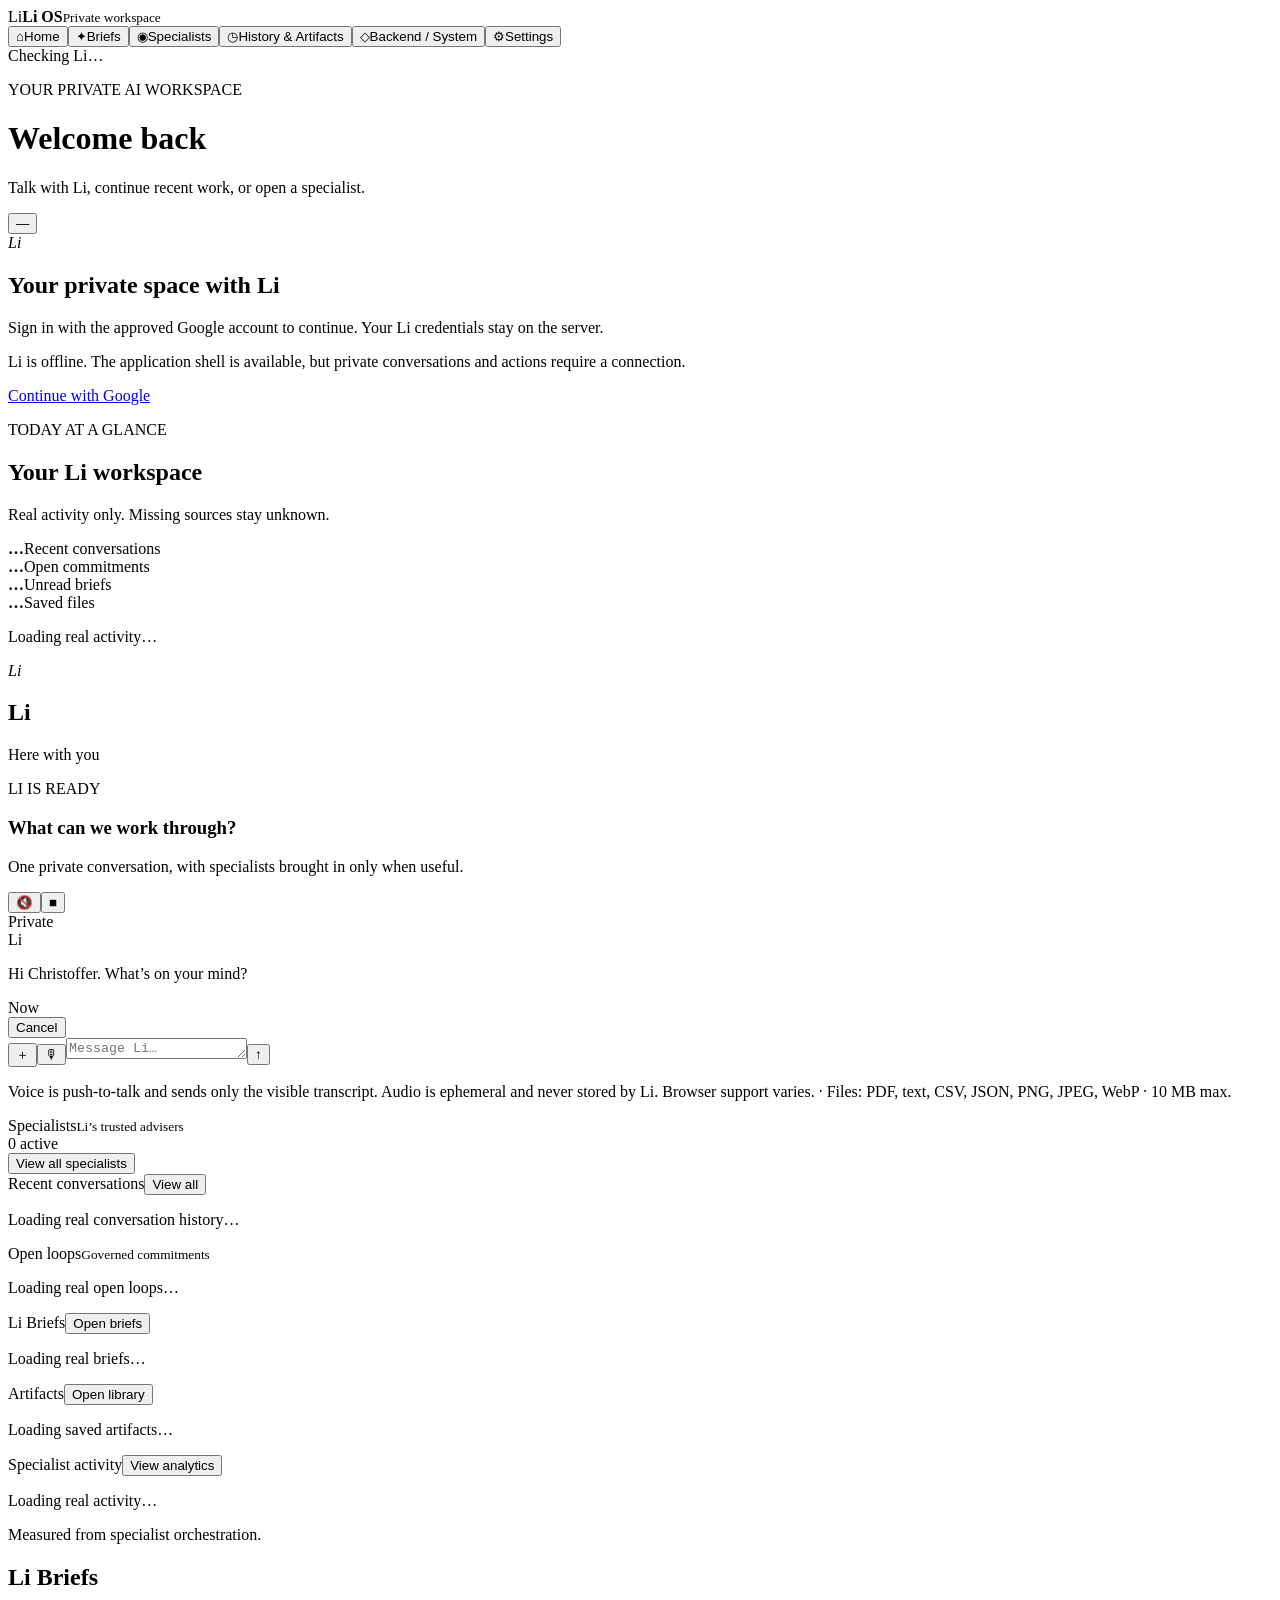
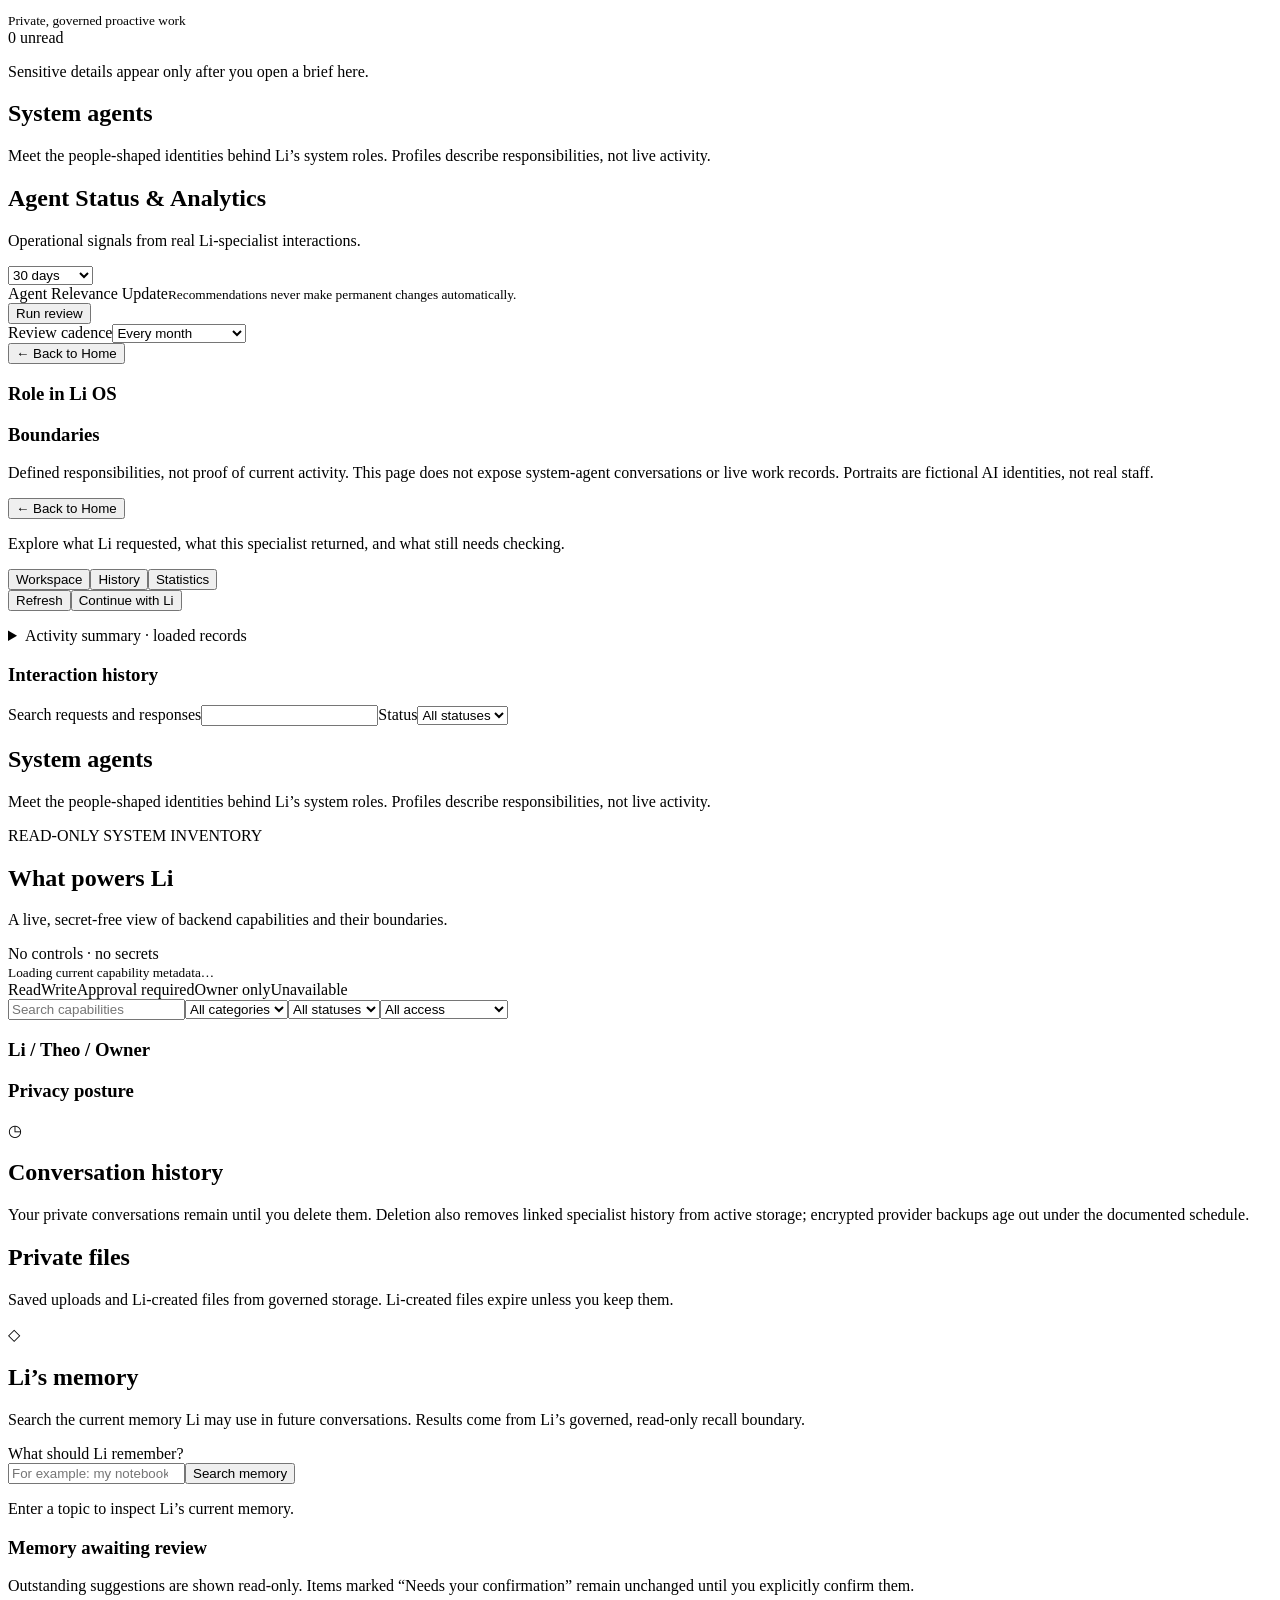
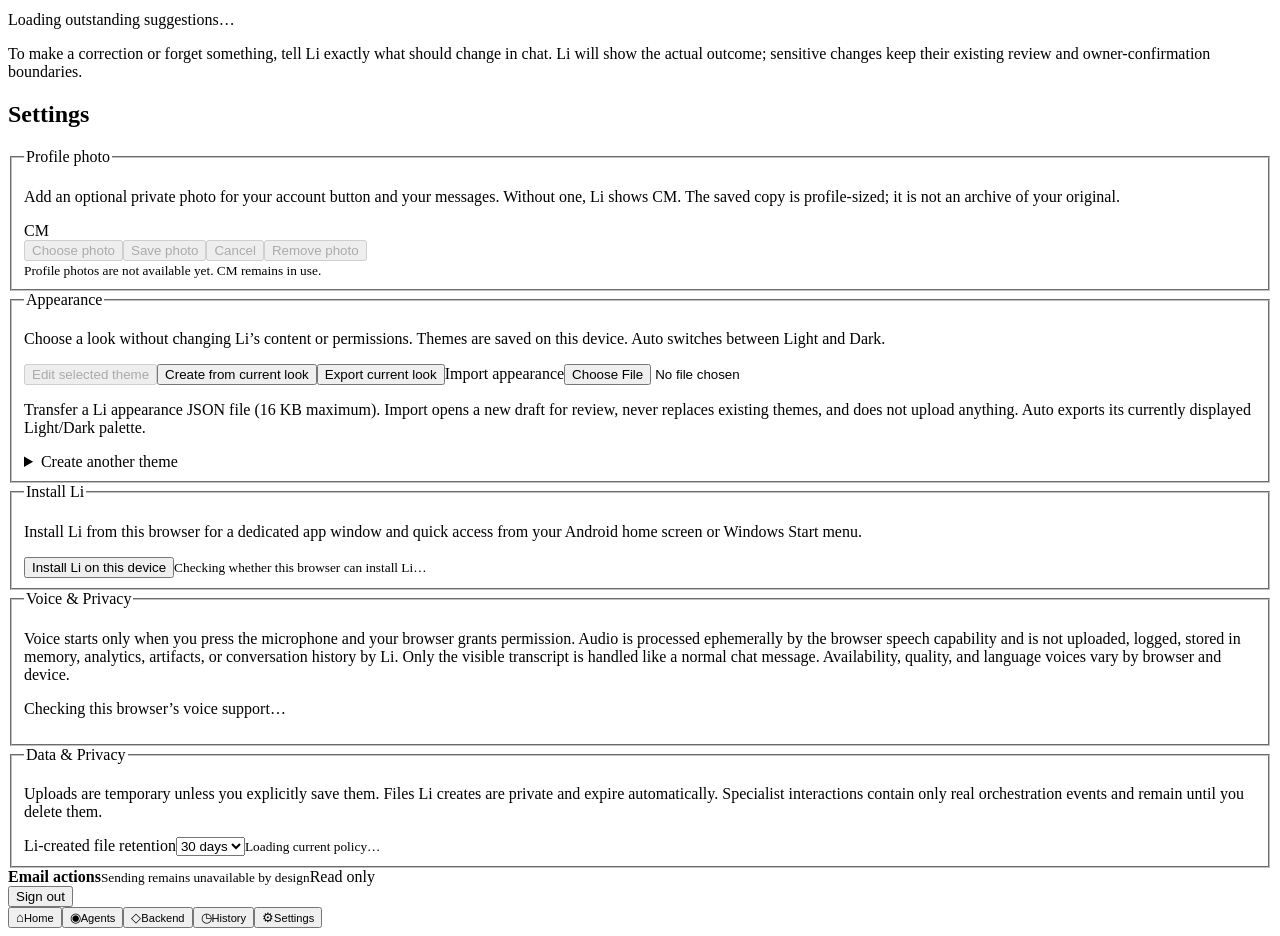
==== commit 4b4f7c39: "feat: add owner memory proposal inspection" ====
--- a/frontend/static/index.html
+++ b/frontend/static/index.html
@@ -14,7 +14,7 @@
 <section class="view" data-view-panel="system-agent"><button id="system-agent-back" class="text-button" type="button">← Back to Home</button><article class="panel specialist-detail"><div id="system-agent-heading"></div><h3>Role in Li OS</h3><p id="system-agent-purpose"></p><h3>Boundaries</h3><p id="system-agent-boundary"></p><p class="muted">Defined responsibilities, not proof of current activity. This page does not expose system-agent conversations or live work records. Portraits are fictional AI identities, not real staff.</p></article></section>
 <section class="view" data-view-panel="specialist"><button id="back-home" class="text-button">← Back to Home</button><article class="panel specialist-detail"><div id="specialist-detail-heading"></div><p class="muted">Explore what Li requested, what this specialist returned, and what still needs checking.</p><div class="specialist-toolbar"><div class="detail-tabs" role="group" aria-label="Specialist activity"><button class="detail-tab active" type="button" aria-pressed="true" data-specialist-tab="live">Workspace</button><button class="detail-tab" type="button" aria-pressed="false" data-specialist-tab="history">History</button><button class="detail-tab" type="button" aria-pressed="false" data-specialist-tab="statistics">Statistics</button></div><button id="specialist-refresh" type="button" class="secondary-button">Refresh</button><button id="handoff-to-li" class="text-button handoff-button" type="button">Continue with Li</button></div><p id="specialist-load-status" class="muted" role="status" aria-live="polite"></p><details class="specialist-summary"><summary>Activity summary · loaded records</summary><p class="muted">Up to 50 interactions, active first then most recently updated. Counts, durations and search cover this loaded set only—not all-time activity.</p><div id="specialist-metrics" class="specialist-metrics" aria-label="Loaded activity statistics"></div></details><div id="specialist-statistics" class="specialist-statistics hidden"></div><div id="specialist-live" class="specialist-tab-panel"></div><div id="specialist-interactions" class="specialist-history-layout hidden"><aside class="specialist-history-sidebar"><h3>Interaction history</h3><label for="specialist-search">Search requests and responses</label><input id="specialist-search" type="search" autocomplete="off"><label for="specialist-filter">Status</label><select id="specialist-filter"><option value="all">All statuses</option><option value="active">Active</option><option value="completed">Completed</option><option value="failed">Failed</option></select><p id="specialist-results" class="muted" role="status"></p><div id="specialist-history-list" class="specialist-history-list"></div></aside><div id="specialist-record" class="specialist-record-layout"></div></div></article></section>
 <section class="view" data-view-panel="backend"><article class="panel system-agent-section"><h2>System agents</h2><p class="muted">Meet the people-shaped identities behind Li’s system roles. Profiles describe responsibilities, not live activity.</p><div id="backend-system-agents" class="system-agent-grid"></div></article><div class="backend-hero panel"><div><p class="eyebrow">READ-ONLY SYSTEM INVENTORY</p><h2>What powers Li</h2><p class="muted">A live, secret-free view of backend capabilities and their boundaries.</p></div><span class="pill safe">No controls · no secrets</span><div class="architecture-flow" id="architecture-flow" aria-label="System architecture"></div><small id="backend-refresh" class="muted">Loading current capability metadata…</small></div><div class="access-legend" aria-label="Access legend"><span>Read</span><span>Write</span><span>Approval required</span><span>Owner only</span><span>Unavailable</span></div><div class="backend-toolbar"><input id="capability-search" type="search" placeholder="Search capabilities" aria-label="Search capabilities" /><select id="capability-category" aria-label="Filter by category"><option value="">All categories</option></select><select id="capability-status" aria-label="Filter by status"><option value="">All statuses</option><option value="available">Available</option><option value="configured">Configured</option><option value="degraded">Degraded</option><option value="unavailable">Unavailable</option></select><select id="capability-access" aria-label="Filter by access"><option value="">All access</option><option value="read">Read</option><option value="write">Write</option><option value="approval">Approval required</option><option value="owner">Owner only</option><option value="unavailable">Unavailable</option></select></div><div id="capability-list" class="capability-list" aria-live="polite"></div><div class="backend-notes"><article class="panel"><h3>Li / Theo / Owner</h3><div id="permission-list"></div></article><article class="panel"><h3>Privacy posture</h3><ul id="privacy-posture"></ul></article></div></section>
-<section class="view" data-view-panel="history"><div class="history-layout"><article class="panel empty-panel"><span class="empty-symbol">◷</span><h2>Conversation history</h2><p class="muted">Your private conversations remain until you delete them. Deletion also removes linked specialist history from active storage; encrypted provider backups age out under the documented schedule.</p><div id="conversation-list"></div><div id="history-list"></div></article><article class="panel artifact-library"><h2>Private files</h2><p class="muted">Saved uploads and Li-created files from governed storage. Li-created files expire unless you keep them.</p><div id="artifact-list"></div></article><article class="panel memory-library"><span class="empty-symbol">◇</span><h2>Li’s memory</h2><p class="muted">Search the current memory Li may use in future conversations. Results come from Li’s governed, read-only recall boundary.</p><form id="memory-search-form" class="memory-search"><label for="memory-search">What should Li remember?</label><div class="memory-search-controls"><input id="memory-search" name="q" type="search" minlength="1" maxlength="500" autocomplete="off" required placeholder="For example: my notebook preference"><button class="primary-button" type="submit">Search memory</button></div></form><p id="memory-search-status" class="muted" role="status" aria-live="polite">Enter a topic to inspect Li’s current memory.</p><div id="memory-results" class="memory-results"></div><p class="memory-governance-note">To make a correction or forget something, tell Li exactly what should change in chat. Li will show the actual outcome; sensitive changes keep their existing review and owner-confirmation boundaries.</p></article></div></section>
+<section class="view" data-view-panel="history"><div class="history-layout"><article class="panel empty-panel"><span class="empty-symbol">◷</span><h2>Conversation history</h2><p class="muted">Your private conversations remain until you delete them. Deletion also removes linked specialist history from active storage; encrypted provider backups age out under the documented schedule.</p><div id="conversation-list"></div><div id="history-list"></div></article><article class="panel artifact-library"><h2>Private files</h2><p class="muted">Saved uploads and Li-created files from governed storage. Li-created files expire unless you keep them.</p><div id="artifact-list"></div></article><article class="panel memory-library"><span class="empty-symbol">◇</span><h2>Li’s memory</h2><p class="muted">Search the current memory Li may use in future conversations. Results come from Li’s governed, read-only recall boundary.</p><form id="memory-search-form" class="memory-search"><label for="memory-search">What should Li remember?</label><div class="memory-search-controls"><input id="memory-search" name="q" type="search" minlength="1" maxlength="500" autocomplete="off" required placeholder="For example: my notebook preference"><button class="primary-button" type="submit">Search memory</button></div></form><p id="memory-search-status" class="muted" role="status" aria-live="polite">Enter a topic to inspect Li’s current memory.</p><div id="memory-results" class="memory-results"></div><section class="memory-proposals" aria-labelledby="memory-proposals-heading"><h3 id="memory-proposals-heading">Memory awaiting review</h3><p class="muted">Outstanding suggestions are shown read-only. Items marked “Needs your confirmation” remain unchanged until you explicitly confirm them.</p><p id="memory-proposal-status" class="muted" role="status" aria-live="polite">Loading outstanding suggestions…</p><div id="memory-proposal-list" class="memory-results"></div></section><p class="memory-governance-note">To make a correction or forget something, tell Li exactly what should change in chat. Li will show the actual outcome; sensitive changes keep their existing review and owner-confirmation boundaries.</p></article></div></section>
 <section class="view" data-view-panel="settings"><article class="panel settings-panel"><h2>Settings</h2><fieldset class="theme-setting profile-photo-setting"><legend>Profile photo</legend><p>Add an optional private photo for your account button and your messages. Without one, Li shows CM. The saved copy is profile-sized; it is not an archive of your original.</p><div class="profile-photo-editor"><div class="profile-photo-preview" aria-label="Profile photo preview"><span id="profile-photo-fallback">CM</span><img id="profile-photo-preview" alt="Profile photo preview" hidden /></div><div><input id="profile-photo-input" type="file" accept="image/jpeg,image/png,image/webp" hidden /><div class="profile-photo-actions"><button id="profile-photo-choose" type="button" class="secondary-button" disabled>Choose photo</button><button id="profile-photo-save" type="button" class="primary-button" disabled>Save photo</button><button id="profile-photo-cancel" type="button" class="secondary-button" disabled>Cancel</button><button id="profile-photo-remove" type="button" class="text-button" disabled>Remove photo</button></div><small id="profile-photo-status" class="muted" role="status" aria-live="polite">Profile photos are not available yet. CM remains in use.</small></div></div></fieldset><fieldset class="theme-setting"><legend>Appearance</legend><p>Choose a look without changing Li’s content or permissions. Themes are saved on this device. Auto switches between Light and Dark.</p><div id="theme-library" class="theme-library" role="group" aria-label="Appearance themes"></div><small id="theme-status" class="muted" role="status" aria-live="polite"></small>
 <div class="theme-actions"><button id="theme-edit-selected" type="button" class="secondary-button" disabled>Edit selected theme</button><button id="theme-copy-selected" type="button" class="secondary-button">Create from current look</button><button id="theme-export" type="button" class="secondary-button">Export current look</button><label class="theme-import-label">Import appearance<input id="theme-import" type="file" accept=".json,application/json" aria-describedby="theme-transfer-help" /></label></div><p id="theme-transfer-help" class="muted">Transfer a Li appearance JSON file (16 KB maximum). Import opens a new draft for review, never replaces existing themes, and does not upload anything. Auto exports its currently displayed Light/Dark palette.</p><p id="theme-transfer-status" role="status" aria-live="polite"></p>
 <details id="theme-editor-panel" class="theme-editor"><summary id="theme-editor-heading">Create another theme</summary><p>Start with Forest’s palette and adjust it. There is no fixed theme-count limit; browser storage capacity applies. Fonts use locally available families—no external font requests. Built-in themes cannot be overwritten.</p>
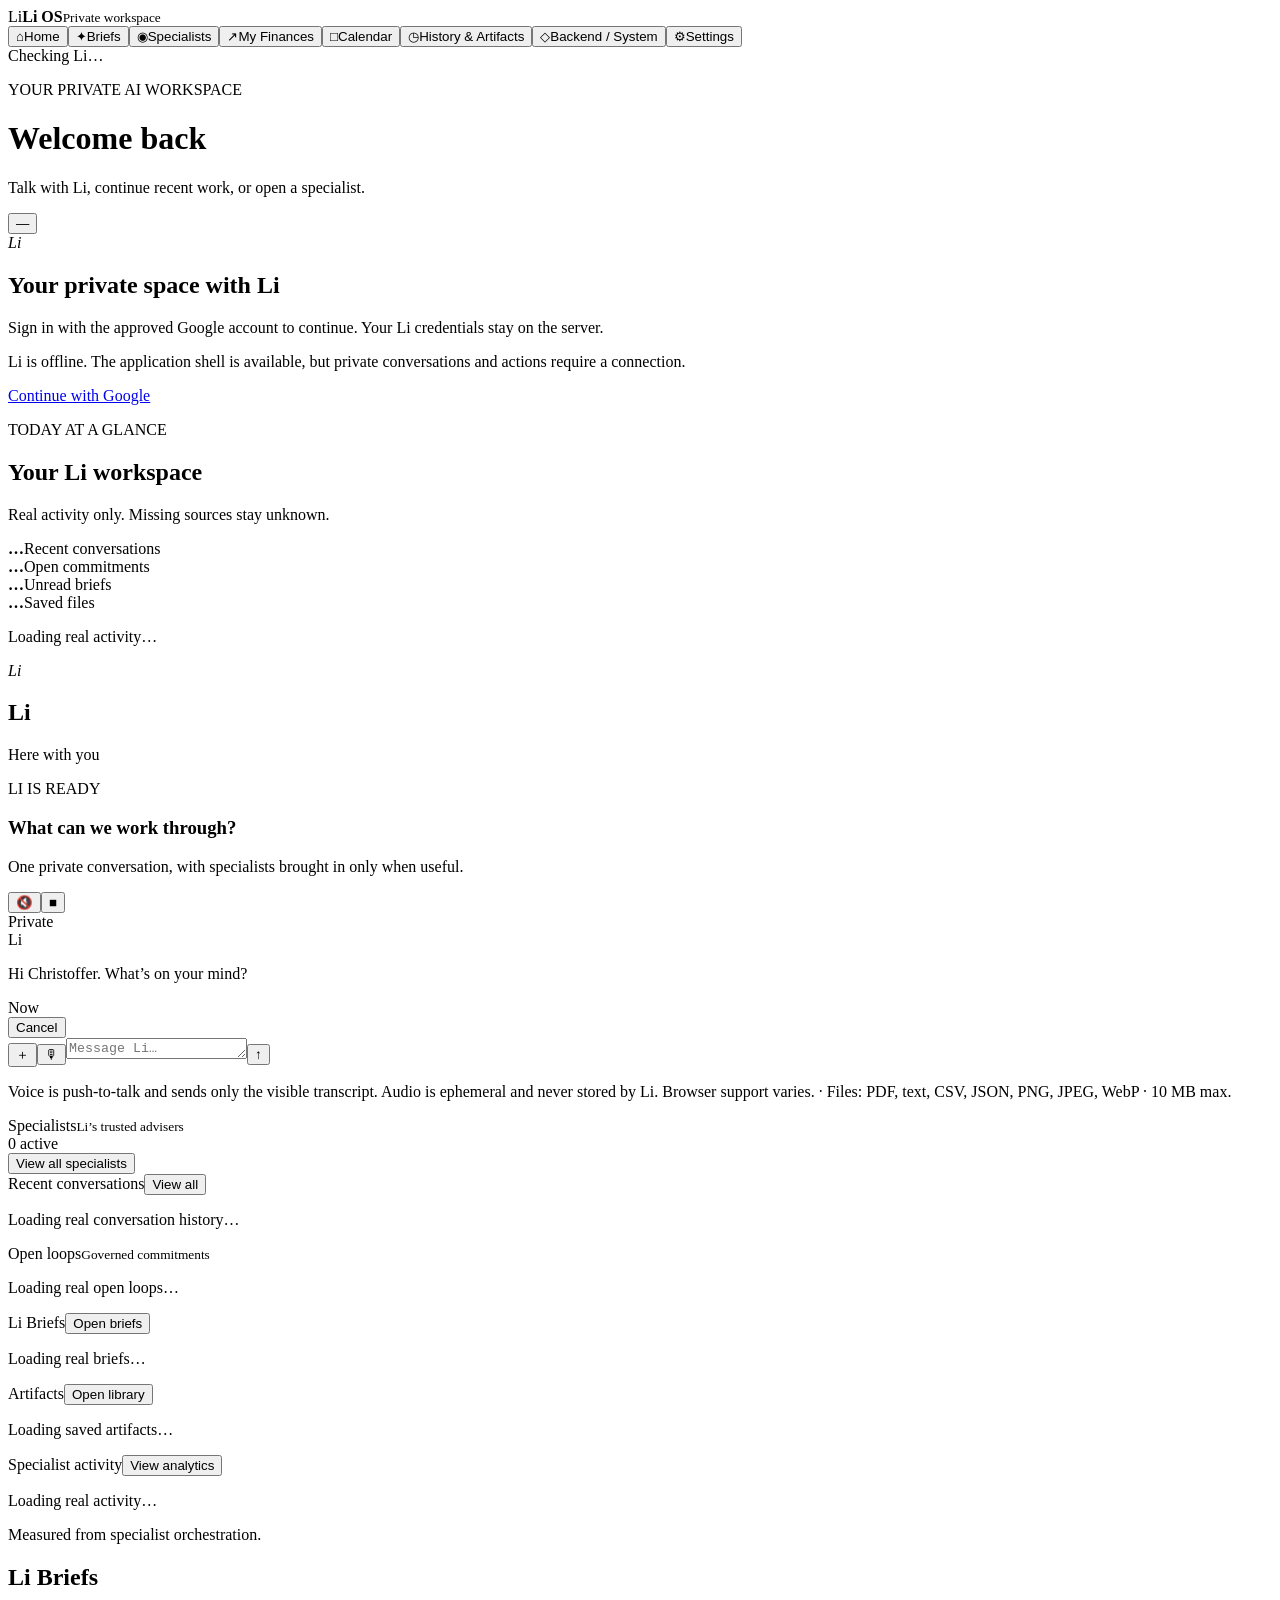
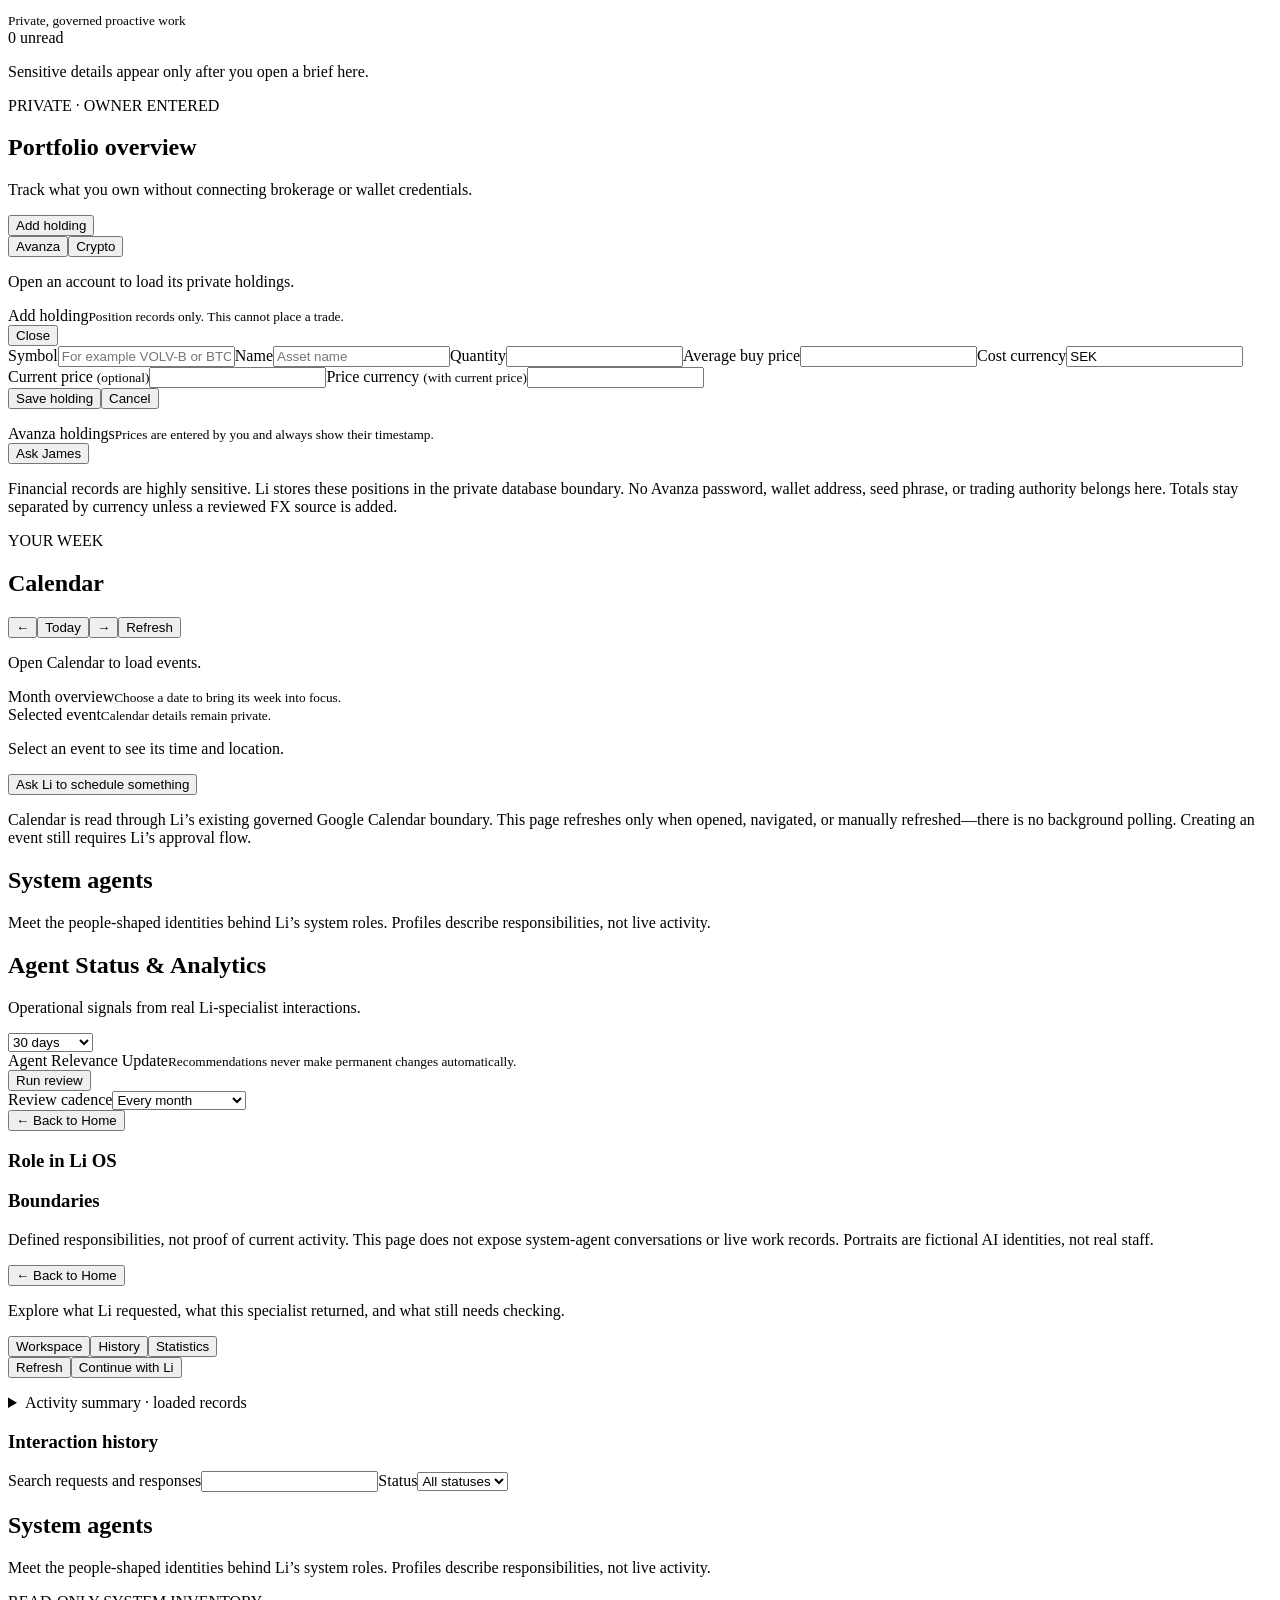
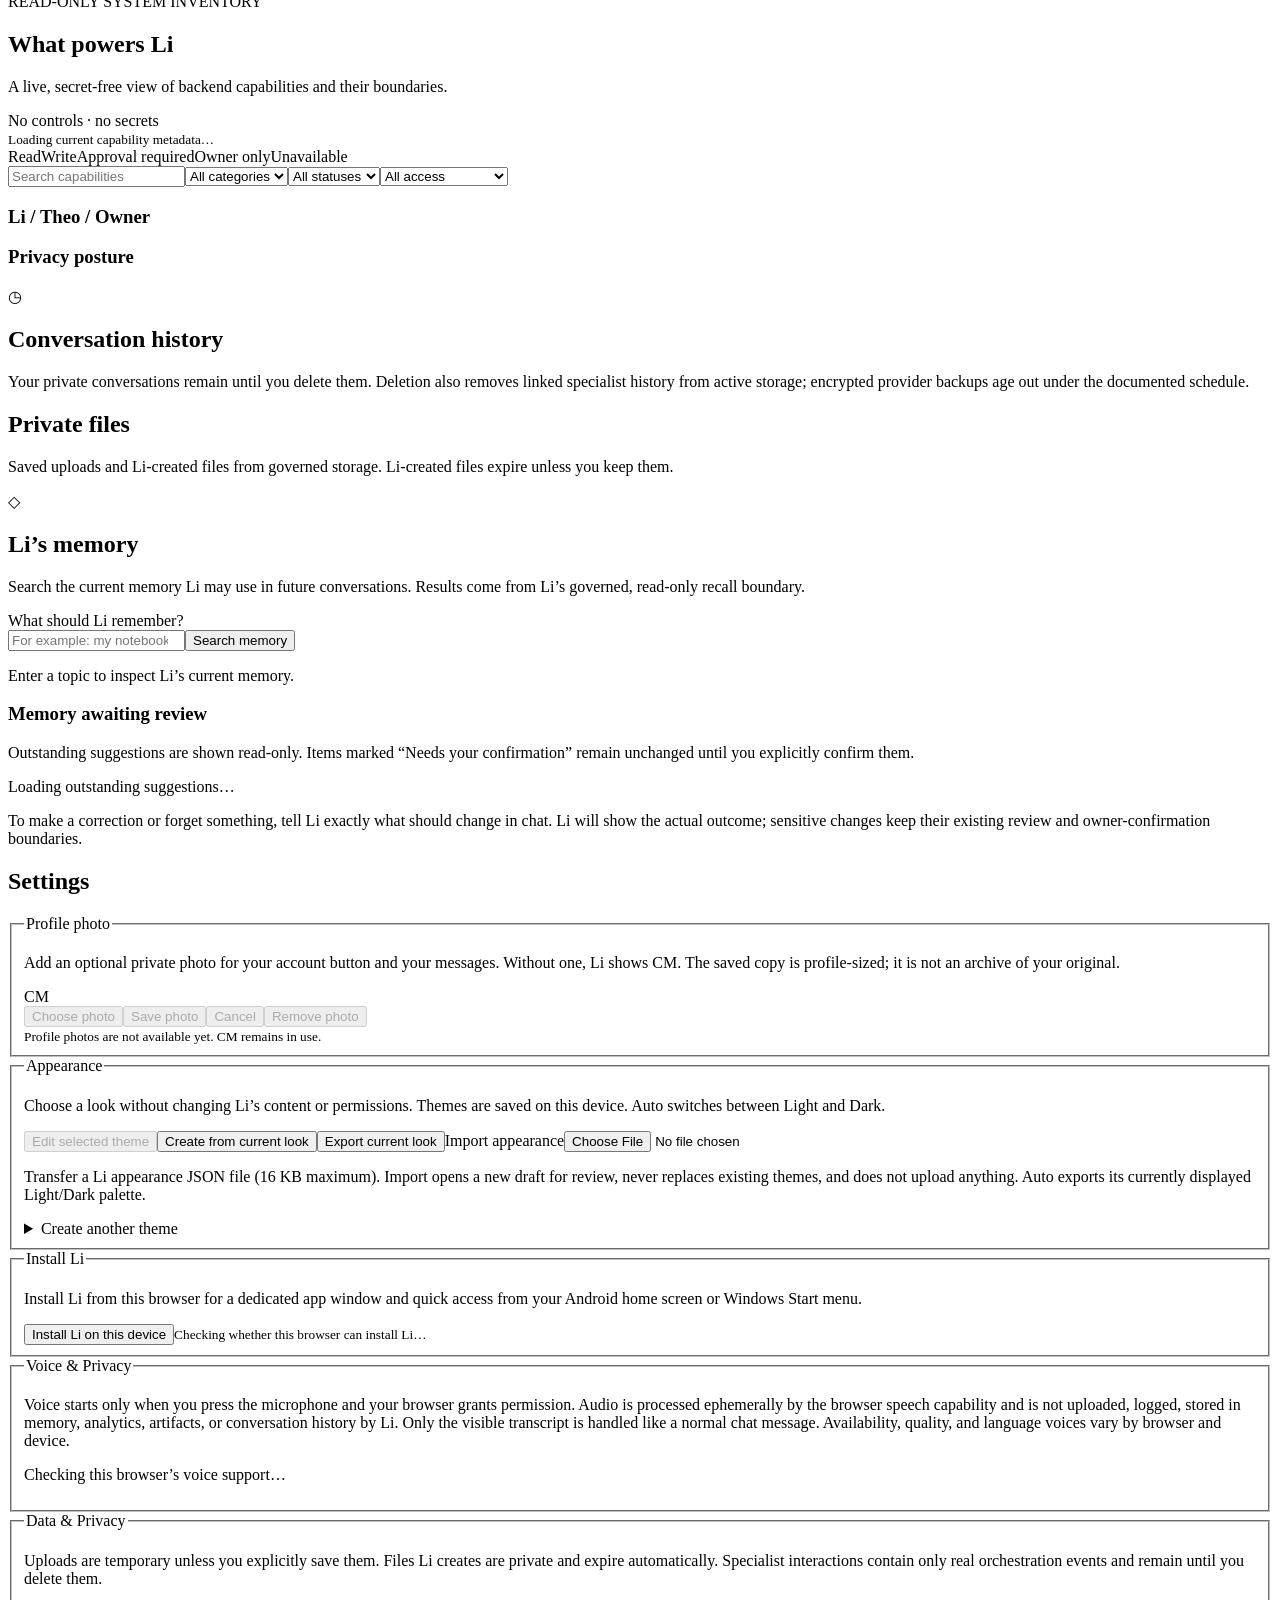
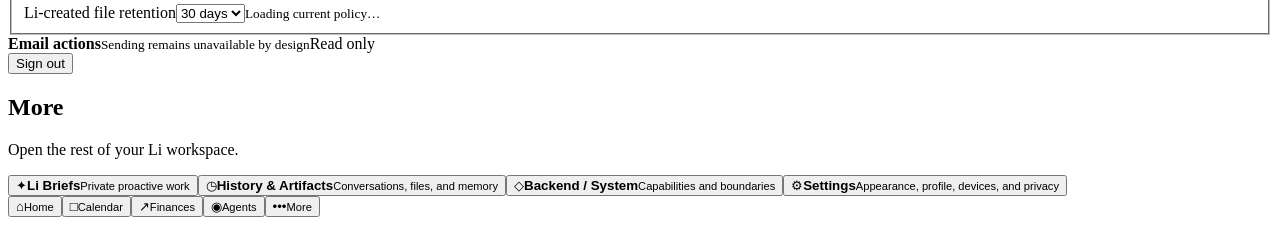
==== commit 24bbf1e9: "feat(web): add finance and calendar workspaces" ====
--- a/frontend/static/index.html
+++ b/frontend/static/index.html
@@ -1,7 +1,7 @@
 <!doctype html>
-<html lang="en" data-theme="dark"><head><meta charset="UTF-8" /><meta name="viewport" content="width=device-width, initial-scale=1, viewport-fit=cover" /><meta name="theme-color" content="#0b0910" /><meta name="description" content="Li — your private AI operating system." /><link rel="manifest" href="/manifest.webmanifest" /><link rel="icon" href="/assets/icon.svg" type="image/svg+xml" /><link rel="stylesheet" href="/assets/app.css" /><link rel="stylesheet" href="/assets/privacy.css" /><link rel="stylesheet" href="/assets/appearance.css" /><link rel="stylesheet" href="/assets/specialists.css" /><title>Li OS</title></head>
+<html lang="en" data-theme="dark"><head><meta charset="UTF-8" /><meta name="viewport" content="width=device-width, initial-scale=1, viewport-fit=cover" /><meta name="theme-color" content="#0b0910" /><meta name="description" content="Li — your private AI operating system." /><link rel="manifest" href="/manifest.webmanifest" /><link rel="icon" href="/assets/icon.svg" type="image/svg+xml" /><link rel="stylesheet" href="/assets/app.css" /><link rel="stylesheet" href="/assets/privacy.css" /><link rel="stylesheet" href="/assets/appearance.css" /><link rel="stylesheet" href="/assets/specialists.css" /><link rel="stylesheet" href="/assets/planning.css" /><title>Li OS</title></head>
 <body><div id="app" class="app-shell">
-<aside class="sidebar" aria-label="Primary navigation"><div class="brand"><span class="brand-mark">Li</span><span><strong>Li OS</strong><small>Private workspace</small></span></div><nav><button class="nav-item active" data-view="home" aria-current="page"><span aria-hidden="true">⌂</span>Home</button><button class="nav-item" data-view="inbox" aria-current="false"><span aria-hidden="true">✦</span>Briefs</button><button class="nav-item" data-view="agents" aria-current="false"><span aria-hidden="true">◉</span>Specialists</button><button class="nav-item" data-view="history" aria-current="false"><span aria-hidden="true">◷</span>History &amp; Artifacts</button><button class="nav-item" data-view="backend" aria-current="false"><span aria-hidden="true">◇</span>Backend / System</button><button class="nav-item" data-view="settings" aria-current="false"><span aria-hidden="true">⚙</span>Settings</button></nav><div class="sidebar-footer"><span class="status-dot"></span><span id="connection-label">Checking Li…</span></div></aside>
+<aside class="sidebar" aria-label="Primary navigation"><div class="brand"><span class="brand-mark">Li</span><span><strong>Li OS</strong><small>Private workspace</small></span></div><nav><button class="nav-item active" data-view="home" aria-current="page"><span aria-hidden="true">⌂</span>Home</button><button class="nav-item" data-view="inbox" aria-current="false"><span aria-hidden="true">✦</span>Briefs</button><button class="nav-item" data-view="agents" aria-current="false"><span aria-hidden="true">◉</span>Specialists</button><button class="nav-item" data-view="finances" aria-current="false"><span aria-hidden="true">↗</span>My Finances</button><button class="nav-item" data-view="calendar" aria-current="false"><span aria-hidden="true">□</span>Calendar</button><button class="nav-item" data-view="history" aria-current="false"><span aria-hidden="true">◷</span>History &amp; Artifacts</button><button class="nav-item" data-view="backend" aria-current="false"><span aria-hidden="true">◇</span>Backend / System</button><button class="nav-item" data-view="settings" aria-current="false"><span aria-hidden="true">⚙</span>Settings</button></nav><div class="sidebar-footer"><span class="status-dot"></span><span id="connection-label">Checking Li…</span></div></aside>
 <main><header class="topbar"><div><p class="eyebrow">YOUR PRIVATE AI WORKSPACE</p><h1 id="page-title">Welcome back</h1><p id="page-context" class="page-context">Talk with Li, continue recent work, or open a specialist.</p></div><button id="account-button" class="account-button" aria-label="Open settings">—</button></header>
 <section id="signed-out" class="auth-card hidden"><div class="orb-wrap"><span class="li-orb large" data-li-state="idle"><i>Li</i></span></div><h2>Your private space with Li</h2><p>Sign in with the approved Google account to continue. Your Li credentials stay on the server.</p><p id="offline-status" class="privacy-note hidden" role="status">Li is offline. The application shell is available, but private conversations and actions require a connection.</p><a class="primary-button" href="/auth/login">Continue with Google</a></section>
 <div id="workspace" class="workspace hidden">
@@ -10,6 +10,8 @@
 <aside class="specialists-panel panel" aria-label="Specialists"><div class="panel-heading"><div><span>Specialists</span><small>Li’s trusted advisers</small></div><span id="specialist-count" class="pill">0 active</span></div><div id="specialist-list" class="specialist-list" aria-live="polite"></div><button id="home-specialists-all" class="text-button home-specialists-all" type="button" data-view="agents">View all specialists</button></aside></div>
 <div id="home-data-grid" class="overview-grid" aria-label="Your recent Li activity"><article class="panel overview-card"><div class="panel-heading"><span>Recent conversations</span><button class="text-button" data-view="history">View all</button></div><div id="home-conversations" class="compact-list"><p class="muted">Loading real conversation history…</p></div></article><article class="panel overview-card"><div class="panel-heading"><span>Open loops</span><small>Governed commitments</small></div><div id="home-open-loops" class="compact-list"><p class="muted">Loading real open loops…</p></div></article><article class="panel overview-card"><div class="panel-heading"><span>Li Briefs</span><button class="text-button" data-view="inbox">Open briefs</button></div><div id="home-briefs" class="compact-list"><p class="muted">Loading real briefs…</p></div></article><article class="panel overview-card"><div class="panel-heading"><span>Artifacts</span><button class="text-button" data-view="history">Open library</button></div><div id="home-artifacts" class="compact-list"><p class="muted">Loading saved artifacts…</p></div></article><article class="panel overview-card agent-summary"><div class="panel-heading"><span>Specialist activity</span><button class="text-button" data-view="agents">View analytics</button></div><p id="agent-summary-value" class="empty-title">Loading real activity…</p><p id="agent-summary-note" class="muted">Measured from specialist orchestration.</p></article></div></section>
 <section class="view" data-view-panel="inbox"><article class="panel"><div class="panel-heading"><div><h2>Li Briefs</h2><small>Private, governed proactive work</small></div><span id="brief-unread" class="pill">0 unread</span></div><p class="muted">Sensitive details appear only after you open a brief here.</p><div id="proactive-brief-list" class="analytics-list" aria-live="polite"></div></article></section>
+<section class="view" data-view-panel="finances"><div class="workspace-toolbar"><div><p class="eyebrow">PRIVATE · OWNER ENTERED</p><h2>Portfolio overview</h2><p class="muted">Track what you own without connecting brokerage or wallet credentials.</p></div><button id="finance-add" class="primary-button" type="button">Add holding</button></div><div class="segmented finance-tabs" role="group" aria-label="Finance accounts"><button class="active" type="button" data-finance-account="avanza" aria-pressed="true">Avanza</button><button type="button" data-finance-account="crypto" aria-pressed="false">Crypto</button></div><p id="finance-status" class="muted" role="status" aria-live="polite">Open an account to load its private holdings.</p><section id="finance-totals" class="finance-totals" aria-label="Portfolio totals"></section><article id="finance-form-panel" class="panel finance-form-panel hidden"><div class="panel-heading"><div><span id="finance-form-title">Add holding</span><small>Position records only. This cannot place a trade.</small></div><button id="finance-form-close" class="text-button" type="button">Close</button></div><form id="finance-form" class="finance-form"><input id="finance-holding-id" type="hidden" /><label>Symbol<input id="finance-symbol" required maxlength="24" autocomplete="off" placeholder="For example VOLV-B or BTC" /></label><label>Name<input id="finance-name" required maxlength="120" autocomplete="off" placeholder="Asset name" /></label><label>Quantity<input id="finance-quantity" required type="number" min="0.000000000001" step="any" inputmode="decimal" /></label><label>Average buy price<input id="finance-average-cost" required type="number" min="0" step="any" inputmode="decimal" /></label><label>Cost currency<input id="finance-cost-currency" required minlength="3" maxlength="3" value="SEK" autocomplete="off" /></label><label>Current price <small>(optional)</small><input id="finance-current-price" type="number" min="0" step="any" inputmode="decimal" /></label><label>Price currency <small>(with current price)</small><input id="finance-quote-currency" minlength="3" maxlength="3" autocomplete="off" /></label><div class="finance-form-actions"><button class="primary-button" type="submit">Save holding</button><button id="finance-form-cancel" class="secondary-button" type="button">Cancel</button></div></form><p id="finance-form-status" class="muted" role="status" aria-live="polite"></p></article><article class="panel finance-holdings-panel"><div class="panel-heading"><div><span id="finance-account-title">Avanza holdings</span><small id="finance-price-note">Prices are entered by you and always show their timestamp.</small></div><button id="finance-ask-james" class="text-button" type="button">Ask James</button></div><div id="finance-holdings" class="finance-holdings" aria-live="polite"></div></article><p class="privacy-note">Financial records are highly sensitive. Li stores these positions in the private database boundary. No Avanza password, wallet address, seed phrase, or trading authority belongs here. Totals stay separated by currency unless a reviewed FX source is added.</p></section>
+<section class="view" data-view-panel="calendar"><div class="workspace-toolbar"><div><p class="eyebrow">YOUR WEEK</p><h2 id="calendar-range-title">Calendar</h2><p id="calendar-timezone" class="muted"></p></div><div class="calendar-actions"><button id="calendar-previous" class="secondary-button" type="button" aria-label="Previous week">←</button><button id="calendar-today" class="secondary-button" type="button">Today</button><button id="calendar-next" class="secondary-button" type="button" aria-label="Next week">→</button><button id="calendar-refresh" class="primary-button" type="button">Refresh</button></div></div><p id="calendar-status" class="muted" role="status" aria-live="polite">Open Calendar to load events.</p><article class="panel calendar-week-panel"><div id="calendar-week" class="calendar-week" aria-label="Week calendar Monday to Sunday"></div></article><div class="calendar-lower"><article class="panel"><div class="panel-heading"><div><span id="calendar-month-title">Month overview</span><small>Choose a date to bring its week into focus.</small></div></div><div id="calendar-month" class="calendar-month" aria-label="Month calendar"></div></article><article class="panel calendar-detail-panel"><div class="panel-heading"><div><span>Selected event</span><small>Calendar details remain private.</small></div></div><div id="calendar-detail" class="calendar-detail"><p class="muted">Select an event to see its time and location.</p></div><button id="calendar-ask-li" class="text-button" type="button">Ask Li to schedule something</button></article></div><p class="privacy-note">Calendar is read through Li’s existing governed Google Calendar boundary. This page refreshes only when opened, navigated, or manually refreshed—there is no background polling. Creating an event still requires Li’s approval flow.</p></section>
 <section class="view" data-view-panel="agents"><article class="panel system-agent-section"><h2>System agents</h2><p class="muted">Meet the people-shaped identities behind Li’s system roles. Profiles describe responsibilities, not live activity.</p><div id="directory-system-agents" class="system-agent-grid"></div></article><div class="analytics-toolbar"><div><h2>Agent Status &amp; Analytics</h2><p class="muted">Operational signals from real Li-specialist interactions.</p></div><select id="analytics-period" aria-label="Analytics period"><option value="30d">30 days</option><option value="90d">90 days</option><option value="6m">6 months</option><option value="12m">12 months</option><option value="all">All time</option></select></div><div id="analytics-summary" class="metric-grid"></div><div id="agent-analytics-list" class="analytics-list" aria-live="polite"></div><article class="panel relevance-panel"><div class="panel-heading"><div><span>Agent Relevance Update</span><small>Recommendations never make permanent changes automatically.</small></div><button id="run-relevance" class="secondary-button">Run review</button></div><label for="relevance-cadence">Review cadence</label><select id="relevance-cadence"><option value="1">Every month</option><option value="2">Every 2 months</option><option value="3">Every 3 months</option><option value="6">Every 6 months</option><option value="">Only when needed</option></select><div id="recommendation-list"></div></article></section>
 <section class="view" data-view-panel="system-agent"><button id="system-agent-back" class="text-button" type="button">← Back to Home</button><article class="panel specialist-detail"><div id="system-agent-heading"></div><h3>Role in Li OS</h3><p id="system-agent-purpose"></p><h3>Boundaries</h3><p id="system-agent-boundary"></p><p class="muted">Defined responsibilities, not proof of current activity. This page does not expose system-agent conversations or live work records. Portraits are fictional AI identities, not real staff.</p></article></section>
 <section class="view" data-view-panel="specialist"><button id="back-home" class="text-button">← Back to Home</button><article class="panel specialist-detail"><div id="specialist-detail-heading"></div><p class="muted">Explore what Li requested, what this specialist returned, and what still needs checking.</p><div class="specialist-toolbar"><div class="detail-tabs" role="group" aria-label="Specialist activity"><button class="detail-tab active" type="button" aria-pressed="true" data-specialist-tab="live">Workspace</button><button class="detail-tab" type="button" aria-pressed="false" data-specialist-tab="history">History</button><button class="detail-tab" type="button" aria-pressed="false" data-specialist-tab="statistics">Statistics</button></div><button id="specialist-refresh" type="button" class="secondary-button">Refresh</button><button id="handoff-to-li" class="text-button handoff-button" type="button">Continue with Li</button></div><p id="specialist-load-status" class="muted" role="status" aria-live="polite"></p><details class="specialist-summary"><summary>Activity summary · loaded records</summary><p class="muted">Up to 50 interactions, active first then most recently updated. Counts, durations and search cover this loaded set only—not all-time activity.</p><div id="specialist-metrics" class="specialist-metrics" aria-label="Loaded activity statistics"></div></details><div id="specialist-statistics" class="specialist-statistics hidden"></div><div id="specialist-live" class="specialist-tab-panel"></div><div id="specialist-interactions" class="specialist-history-layout hidden"><aside class="specialist-history-sidebar"><h3>Interaction history</h3><label for="specialist-search">Search requests and responses</label><input id="specialist-search" type="search" autocomplete="off"><label for="specialist-filter">Status</label><select id="specialist-filter"><option value="all">All statuses</option><option value="active">Active</option><option value="completed">Completed</option><option value="failed">Failed</option></select><p id="specialist-results" class="muted" role="status"></p><div id="specialist-history-list" class="specialist-history-list"></div></aside><div id="specialist-record" class="specialist-record-layout"></div></div></article></section>
@@ -28,13 +30,14 @@
 <label>Secondary text<input id="theme-muted" type="color" value="#56655C" /></label>
 <label>Accent and links<input id="theme-accent" type="color" value="#1E5B44" /></label>
 <label>Button text<input id="theme-onAccent" type="color" value="#FFFFFF" /></label>
-<label>Font style<select id="theme-font"><option value="humanist">Humanist — Archivo / Segoe UI</option><option value="modern">Modern — system sans-serif</option><option value="editorial">Editorial — Georgia serif</option></select></label>
-<label>Card corners<select id="theme-radius"><option value="12">Subtle</option><option value="20" selected>Soft</option><option value="22">Classic</option><option value="28">Rounded</option></select></label>
+<label>Font style<select id="theme-font"><option value="humanist">Humanist — Archivo / Segoe UI</option><option value="modern">Modern — system sans-serif</option><option value="editorial">Editorial — Georgia serif</option><option value="classic">Classic — serif headings, sans-serif text</option></select></label>
+<label>Card corners<select id="theme-radius"><option value="6">Crisp</option><option value="12">Subtle</option><option value="20" selected>Soft</option><option value="22">Classic</option><option value="28">Rounded</option></select></label>
 </div><div class="theme-actions"><button id="theme-save" type="submit" class="primary-button">Save and use theme</button><button id="theme-editor-cancel" type="button" class="secondary-button">Cancel editing</button></div><p id="theme-editor-status" role="status" aria-live="polite"></p></form></details></fieldset><fieldset class="theme-setting"><legend>Install Li</legend><p>Install Li from this browser for a dedicated app window and quick access from your Android home screen or Windows Start menu.</p><button id="install-app" class="primary-button hidden" type="button">Install Li on this device</button><small id="install-status" class="muted" role="status" aria-live="polite">Checking whether this browser can install Li…</small></fieldset><fieldset class="theme-setting"><legend>Voice &amp; Privacy</legend><p>Voice starts only when you press the microphone and your browser grants permission. Audio is processed ephemerally by the browser speech capability and is not uploaded, logged, stored in memory, analytics, artifacts, or conversation history by Li. Only the visible transcript is handled like a normal chat message. Availability, quality, and language voices vary by browser and device.</p><p id="voice-capability-status" class="muted">Checking this browser’s voice support…</p></fieldset><fieldset class="theme-setting"><legend>Data &amp; Privacy</legend><p>Uploads are temporary unless you explicitly save them. Files Li creates are private and expire automatically. Specialist interactions contain only real orchestration events and remain until you delete them.</p><label for="artifact-retention">Li-created file retention</label><select id="artifact-retention" aria-label="Li-created file retention"><option value="7">7 days</option><option value="14">14 days</option><option value="30" selected>30 days</option><option value="60">60 days</option><option value="90">90 days</option></select><small id="privacy-status" class="muted">Loading current policy…</small></fieldset><div class="setting-row"><span><strong>Email actions</strong><small>Sending remains unavailable by design</small></span><span class="pill safe">Read only</span></div><button id="logout-button" class="secondary-button">Sign out</button></article></section>
+<section class="view" data-view-panel="more"><article class="panel more-menu"><h2>More</h2><p class="muted">Open the rest of your Li workspace.</p><button class="more-menu-item" type="button" data-view="inbox"><span>✦</span><span><strong>Li Briefs</strong><small>Private proactive work</small></span></button><button class="more-menu-item" type="button" data-view="history"><span>◷</span><span><strong>History &amp; Artifacts</strong><small>Conversations, files, and memory</small></span></button><button class="more-menu-item" type="button" data-view="backend"><span>◇</span><span><strong>Backend / System</strong><small>Capabilities and boundaries</small></span></button><button class="more-menu-item" type="button" data-view="settings"><span>⚙</span><span><strong>Settings</strong><small>Appearance, profile, devices, and privacy</small></span></button></article></section>
 </div></main>
 <dialog id="specialist-portrait-dialog" class="specialist-portrait-dialog" aria-labelledby="specialist-portrait-name" aria-describedby="specialist-portrait-role">
   <header class="specialist-portrait-header"><div><h2 id="specialist-portrait-name"></h2><p id="specialist-portrait-role" class="muted"></p></div><button id="specialist-portrait-close" class="secondary-button" type="button" autofocus>Close</button></header>
   <div id="specialist-portrait-image" class="specialist-portrait-image"></div>
   <footer class="specialist-portrait-footer"><p id="specialist-portrait-status" class="muted" role="status"></p><a id="specialist-portrait-original" target="_blank" rel="noopener">Open original image (new tab)</a></footer>
 </dialog>
-<nav class="bottom-nav" aria-label="Mobile navigation"><button class="nav-item active" data-view="home" aria-current="page"><span>⌂</span><small>Home</small></button><button class="nav-item" data-view="agents" aria-current="false"><span>◉</span><small>Agents</small></button><button class="nav-item" data-view="backend" aria-current="false"><span>◇</span><small>Backend</small></button><button class="nav-item" data-view="history" aria-current="false"><span>◷</span><small>History</small></button><button class="nav-item" data-view="settings" aria-current="false"><span>⚙</span><small>Settings</small></button></nav></div><script src="/assets/voice.js" defer></script><script src="/assets/themes.js" defer></script><script src="/assets/profile-photo.js" defer></script><script src="/assets/workspace.js" defer></script><script src="/assets/specialists.js" defer></script><script src="/assets/app.js" defer></script></body></html>
+<nav class="bottom-nav" aria-label="Mobile navigation"><button class="nav-item active" data-view="home" aria-current="page"><span>⌂</span><small>Home</small></button><button class="nav-item" data-view="calendar" aria-current="false"><span>□</span><small>Calendar</small></button><button class="nav-item" data-view="finances" aria-current="false"><span>↗</span><small>Finances</small></button><button class="nav-item" data-view="agents" aria-current="false"><span>◉</span><small>Agents</small></button><button class="nav-item" data-view="more" aria-current="false"><span>•••</span><small>More</small></button></nav></div><script src="/assets/voice.js" defer></script><script src="/assets/themes.js" defer></script><script src="/assets/profile-photo.js" defer></script><script src="/assets/workspace.js" defer></script><script src="/assets/specialists.js" defer></script><script src="/assets/calendar.js" defer></script><script src="/assets/finances.js" defer></script><script src="/assets/app.js" defer></script></body></html>
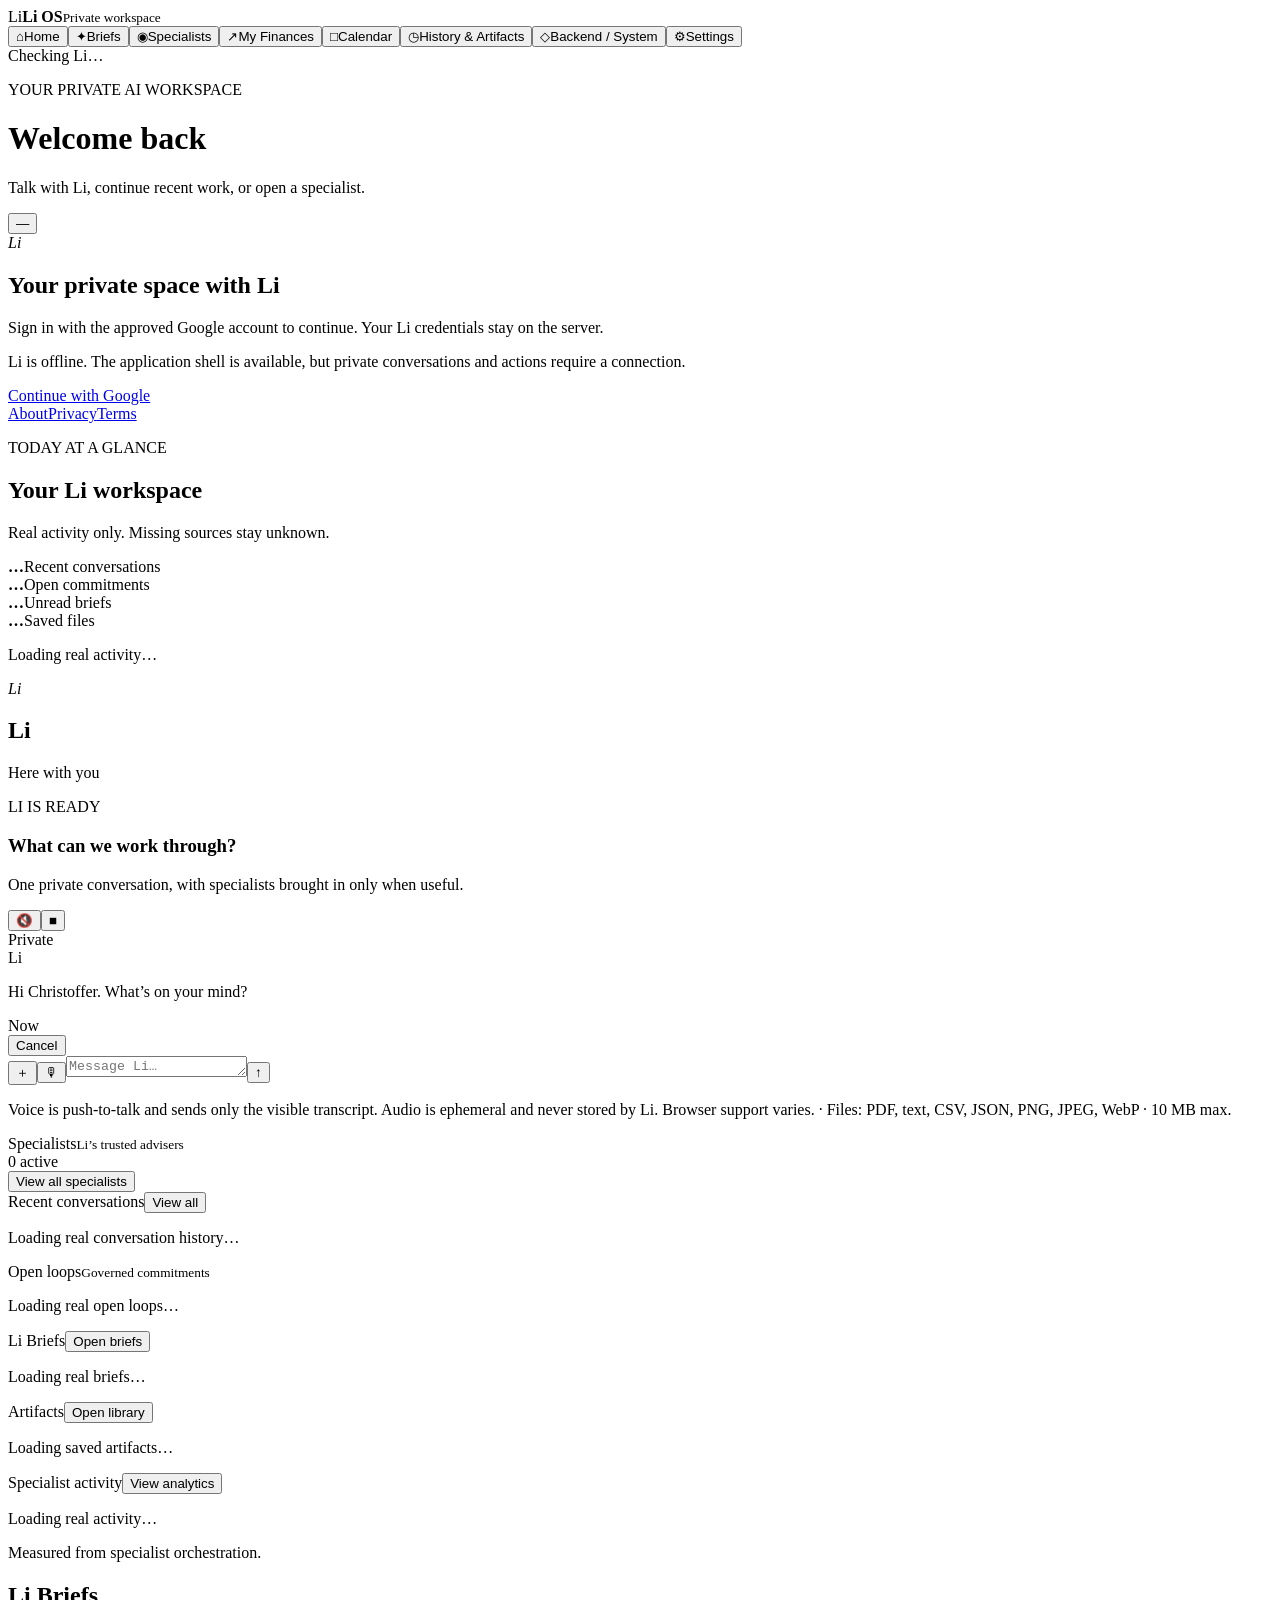
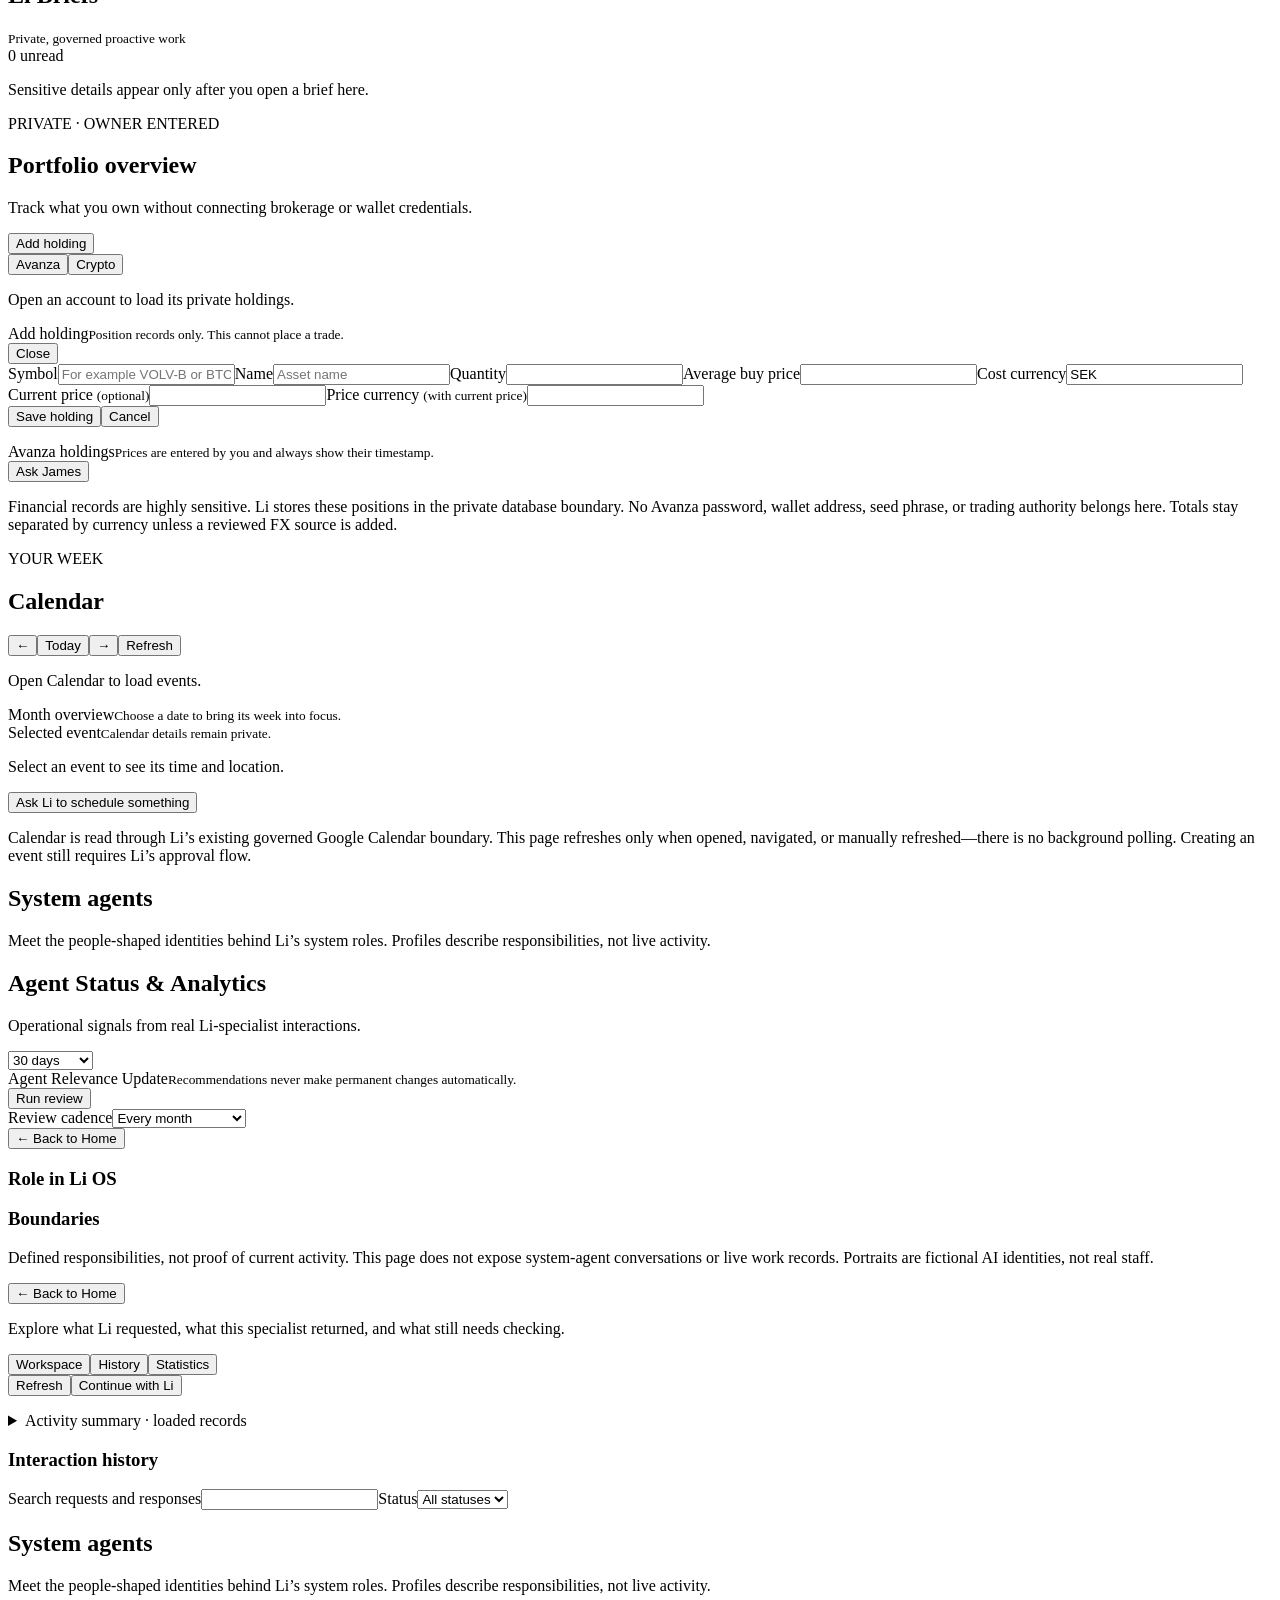
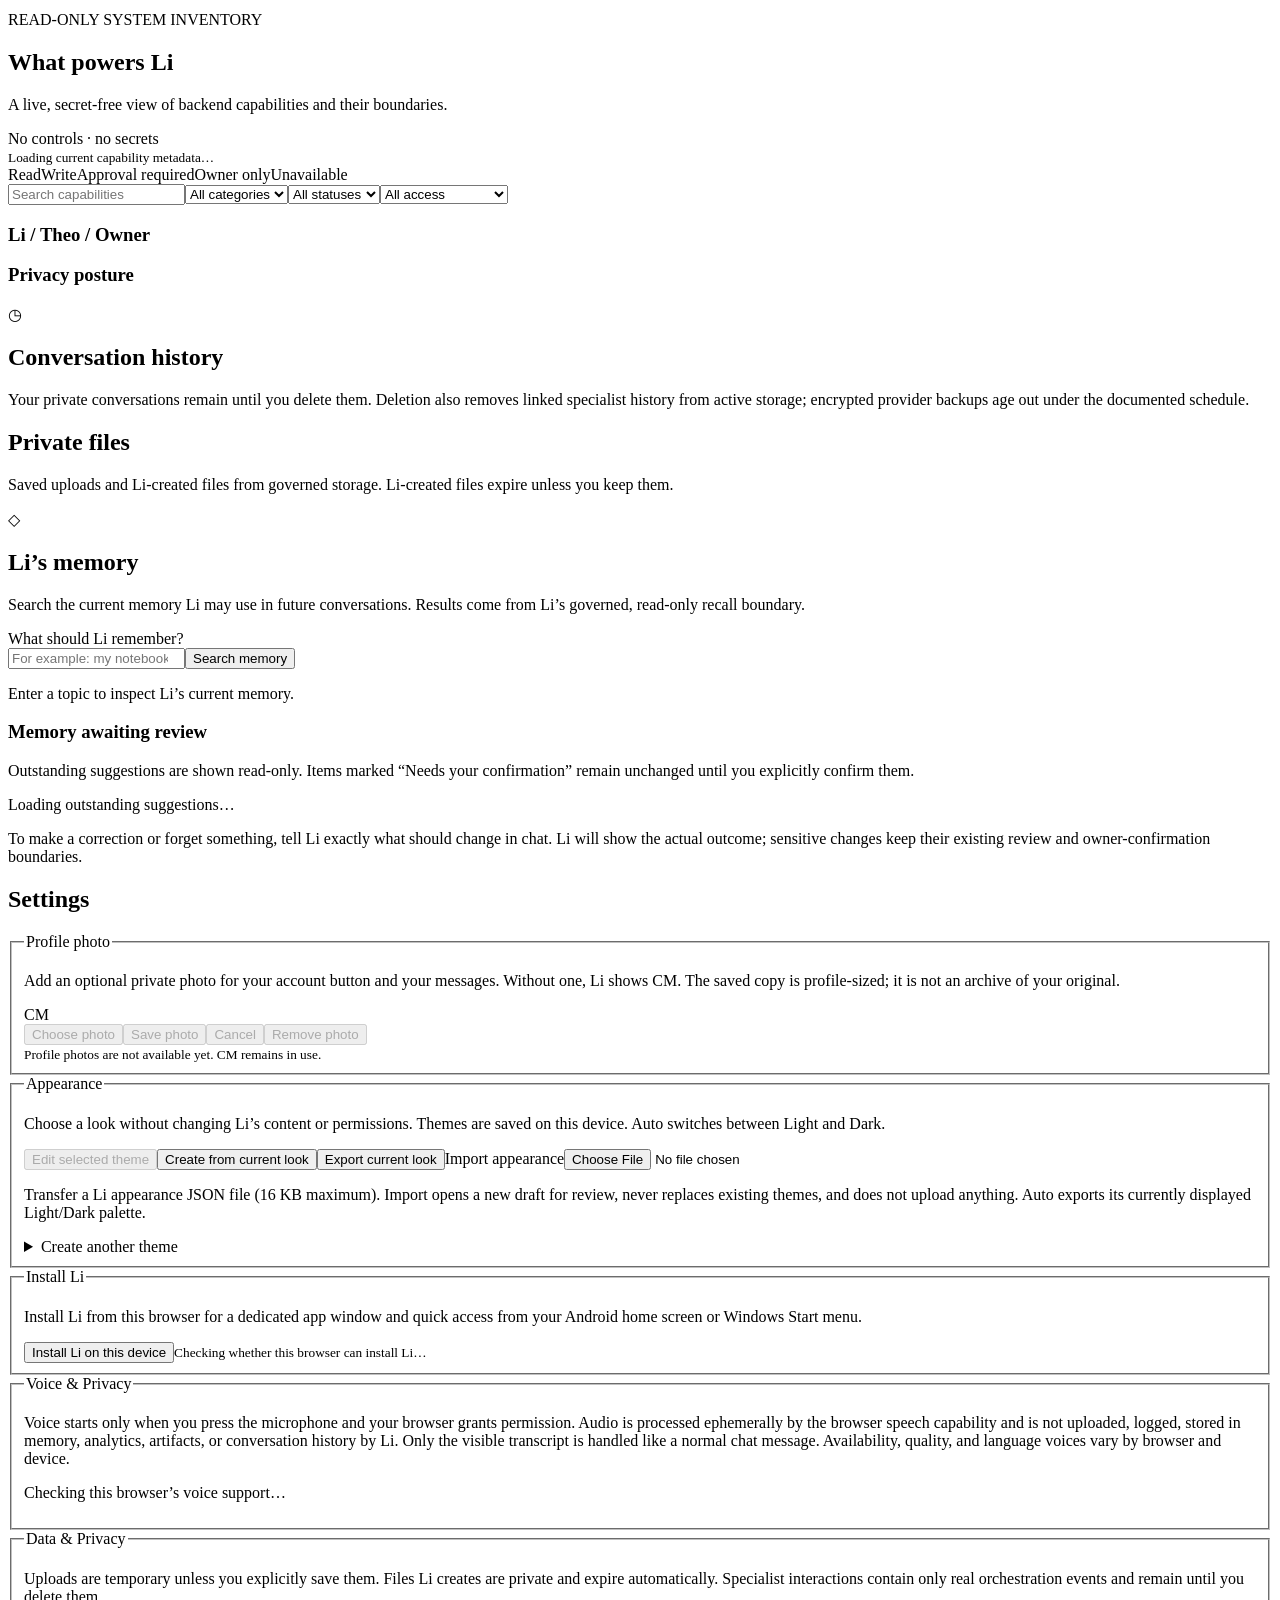
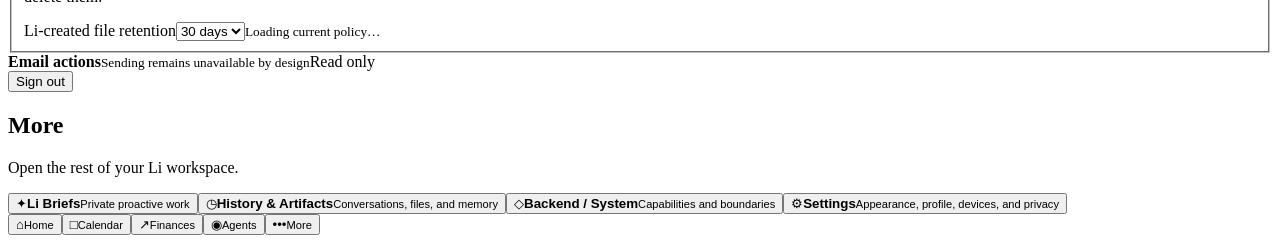
==== commit 4d6f9fd0: "feat: add public OAuth information pages" ====
--- a/frontend/static/index.html
+++ b/frontend/static/index.html
@@ -3,7 +3,7 @@
 <body><div id="app" class="app-shell">
 <aside class="sidebar" aria-label="Primary navigation"><div class="brand"><span class="brand-mark">Li</span><span><strong>Li OS</strong><small>Private workspace</small></span></div><nav><button class="nav-item active" data-view="home" aria-current="page"><span aria-hidden="true">⌂</span>Home</button><button class="nav-item" data-view="inbox" aria-current="false"><span aria-hidden="true">✦</span>Briefs</button><button class="nav-item" data-view="agents" aria-current="false"><span aria-hidden="true">◉</span>Specialists</button><button class="nav-item" data-view="finances" aria-current="false"><span aria-hidden="true">↗</span>My Finances</button><button class="nav-item" data-view="calendar" aria-current="false"><span aria-hidden="true">□</span>Calendar</button><button class="nav-item" data-view="history" aria-current="false"><span aria-hidden="true">◷</span>History &amp; Artifacts</button><button class="nav-item" data-view="backend" aria-current="false"><span aria-hidden="true">◇</span>Backend / System</button><button class="nav-item" data-view="settings" aria-current="false"><span aria-hidden="true">⚙</span>Settings</button></nav><div class="sidebar-footer"><span class="status-dot"></span><span id="connection-label">Checking Li…</span></div></aside>
 <main><header class="topbar"><div><p class="eyebrow">YOUR PRIVATE AI WORKSPACE</p><h1 id="page-title">Welcome back</h1><p id="page-context" class="page-context">Talk with Li, continue recent work, or open a specialist.</p></div><button id="account-button" class="account-button" aria-label="Open settings">—</button></header>
-<section id="signed-out" class="auth-card hidden"><div class="orb-wrap"><span class="li-orb large" data-li-state="idle"><i>Li</i></span></div><h2>Your private space with Li</h2><p>Sign in with the approved Google account to continue. Your Li credentials stay on the server.</p><p id="offline-status" class="privacy-note hidden" role="status">Li is offline. The application shell is available, but private conversations and actions require a connection.</p><a class="primary-button" href="/auth/login">Continue with Google</a></section>
+<section id="signed-out" class="auth-card hidden"><div class="orb-wrap"><span class="li-orb large" data-li-state="idle"><i>Li</i></span></div><h2>Your private space with Li</h2><p>Sign in with the approved Google account to continue. Your Li credentials stay on the server.</p><p id="offline-status" class="privacy-note hidden" role="status">Li is offline. The application shell is available, but private conversations and actions require a connection.</p><a class="primary-button" href="/auth/login">Continue with Google</a><nav class="auth-links" aria-label="Public information"><a href="/about">About</a><a href="/privacy">Privacy</a><a href="/terms">Terms</a></nav></section>
 <div id="workspace" class="workspace hidden">
 <section class="view active" data-view-panel="home"><section id="home-glance" class="home-glance panel" aria-labelledby="home-glance-title"><div class="home-glance-heading"><p class="eyebrow">TODAY AT A GLANCE</p><h2 id="home-glance-title">Your Li workspace</h2><p>Real activity only. Missing sources stay unknown.</p></div><div class="home-glance-metrics"><article class="home-glance-metric"><strong id="home-glance-conversations">…</strong><span>Recent conversations</span></article><article class="home-glance-metric"><strong id="home-glance-open-loops">…</strong><span>Open commitments</span></article><article class="home-glance-metric"><strong id="home-glance-briefs">…</strong><span>Unread briefs</span></article><article class="home-glance-metric"><strong id="home-glance-artifacts">…</strong><span>Saved files</span></article></div><p id="home-glance-status" class="muted" role="status" aria-live="polite">Loading real activity…</p></section><div class="home-layout">
 <article class="conversation-panel" id="conversation-panel"><div class="conversation-heading"><div class="orb-wrap"><span id="li-orb" class="li-orb" data-li-state="idle" aria-label="Li is idle"><span class="waves" aria-hidden="true"></span><span class="neural" aria-hidden="true"></span><i>Li</i></span></div><div><h2>Li</h2><p id="li-state-label">Here with you</p></div><div class="conversation-intro"><p class="eyebrow">LI IS READY</p><h3>What can we work through?</h3><p>One private conversation, with specialists brought in only when useful.</p></div><div class="voice-output-controls"><button id="voice-output-toggle" class="icon-button" type="button" aria-pressed="false" aria-label="Turn spoken responses on" title="Spoken responses are off">🔇</button><button id="stop-speaking" class="icon-button hidden" type="button" aria-label="Stop Li speaking">■</button></div><span class="private-label">Private</span></div><div id="messages" class="messages" aria-live="polite" aria-label="Conversation with Li"><div class="message assistant"><span class="mini-avatar">Li</span><div><p>Hi Christoffer. What’s on your mind?</p><time>Now</time></div></div></div><div id="voice-status" class="voice-status hidden" role="status" aria-live="polite"><span id="voice-status-text"></span><button id="voice-cancel" class="text-button" type="button">Cancel</button></div><div id="attachment-tray" class="attachment-tray hidden" aria-live="polite"></div><form id="composer" class="composer"><input id="file-input" type="file" hidden accept=".pdf,.txt,.md,.csv,.json,.png,.jpg,.jpeg,.webp" /><button id="attach-button" class="attach-button" type="button" aria-label="Attach a file">＋</button><button id="microphone-button" class="microphone-button" type="button" aria-label="Start voice input" aria-pressed="false">🎙</button><textarea id="message-input" rows="1" maxlength="10000" placeholder="Message Li…" aria-label="Message Li"></textarea><button class="send-button" type="submit" aria-label="Send message">↑</button></form><p class="composer-note">Voice is push-to-talk and sends only the visible transcript. Audio is ephemeral and never stored by Li. Browser support varies. · Files: PDF, text, CSV, JSON, PNG, JPEG, WebP · 10 MB max.</p></article>
